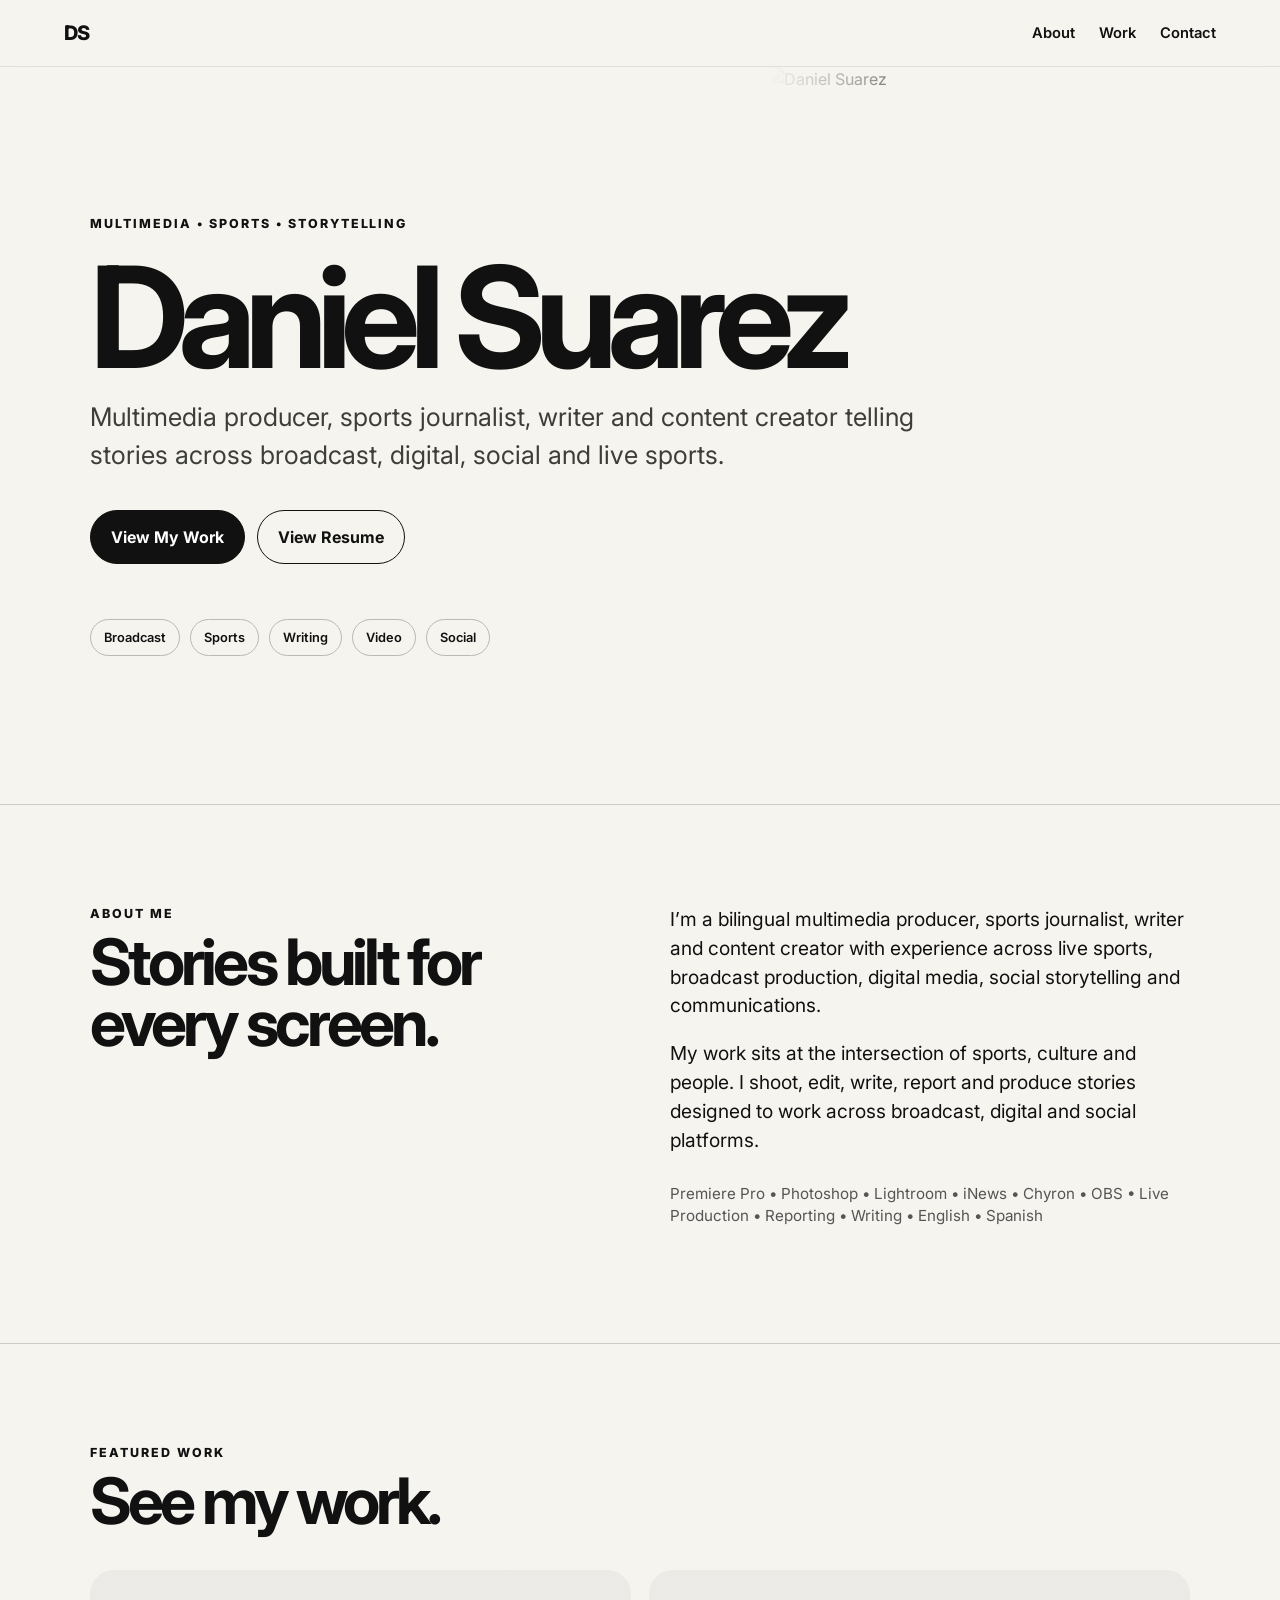
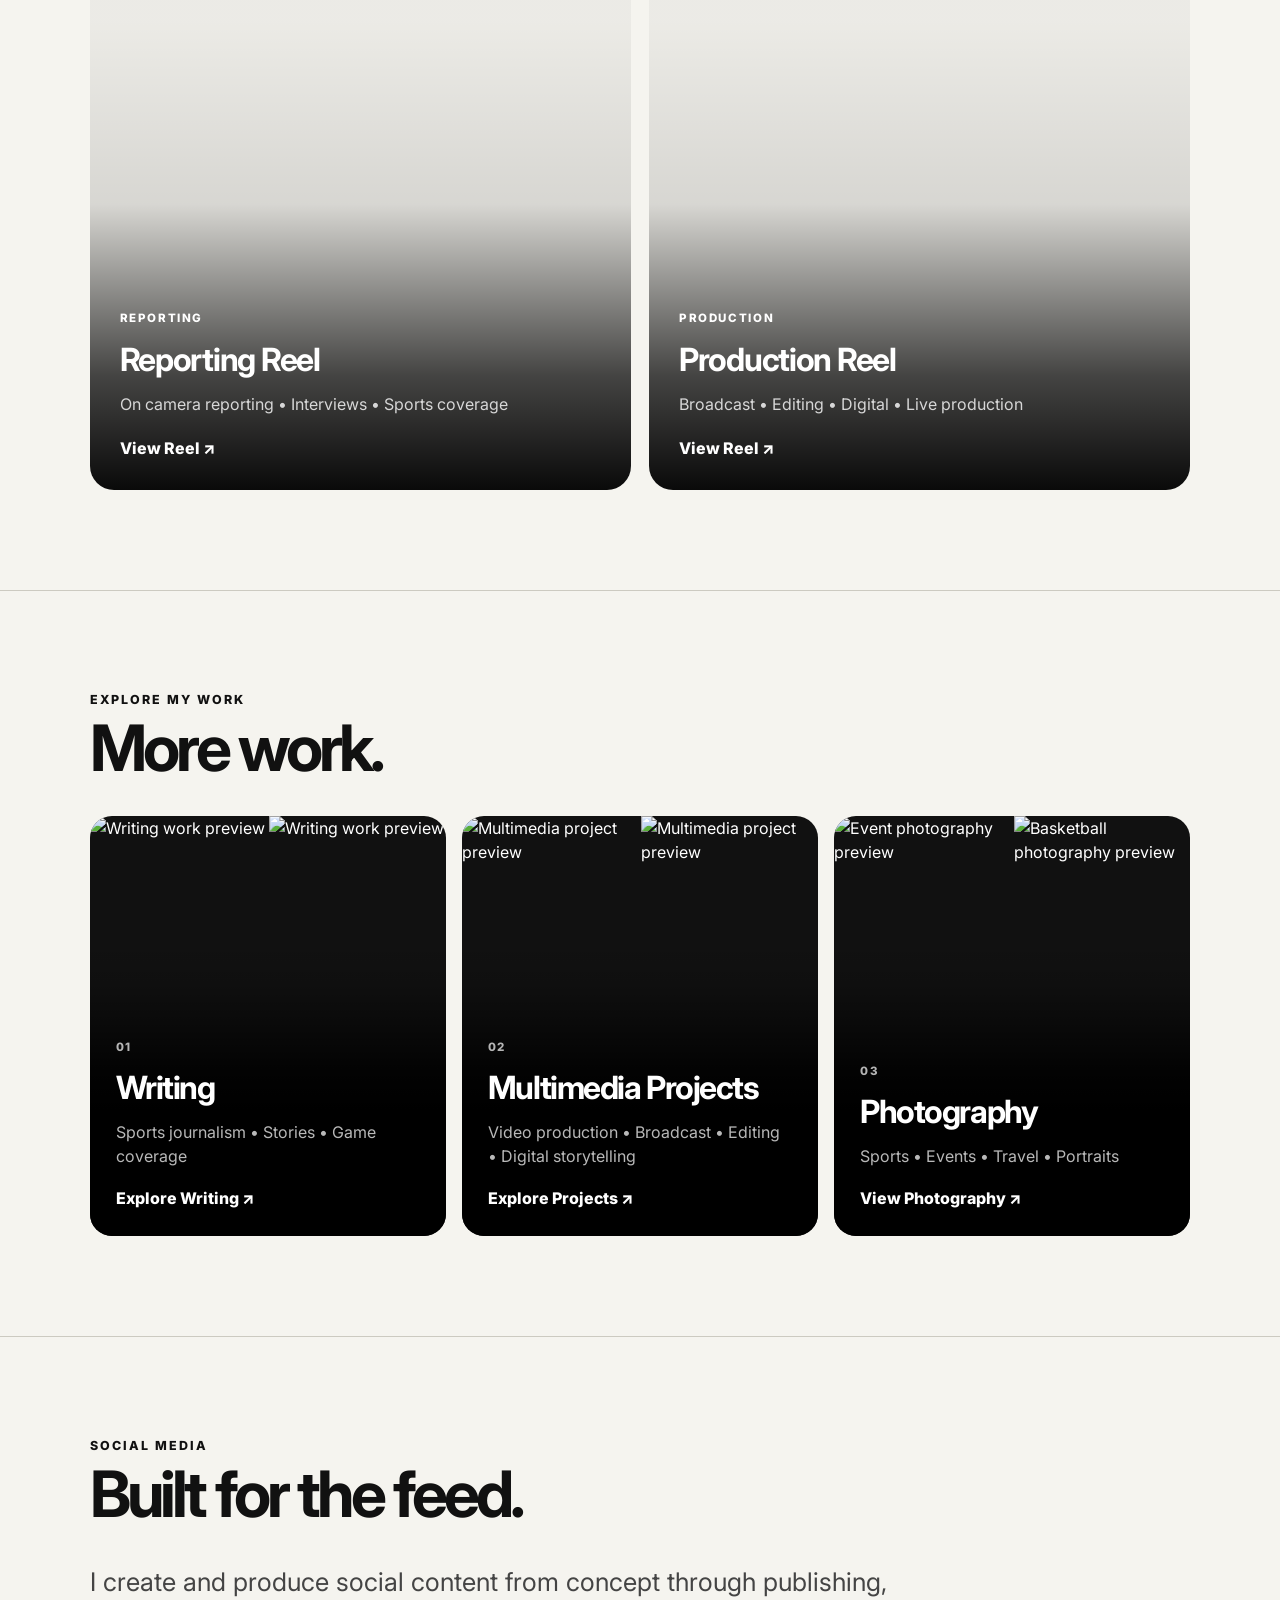
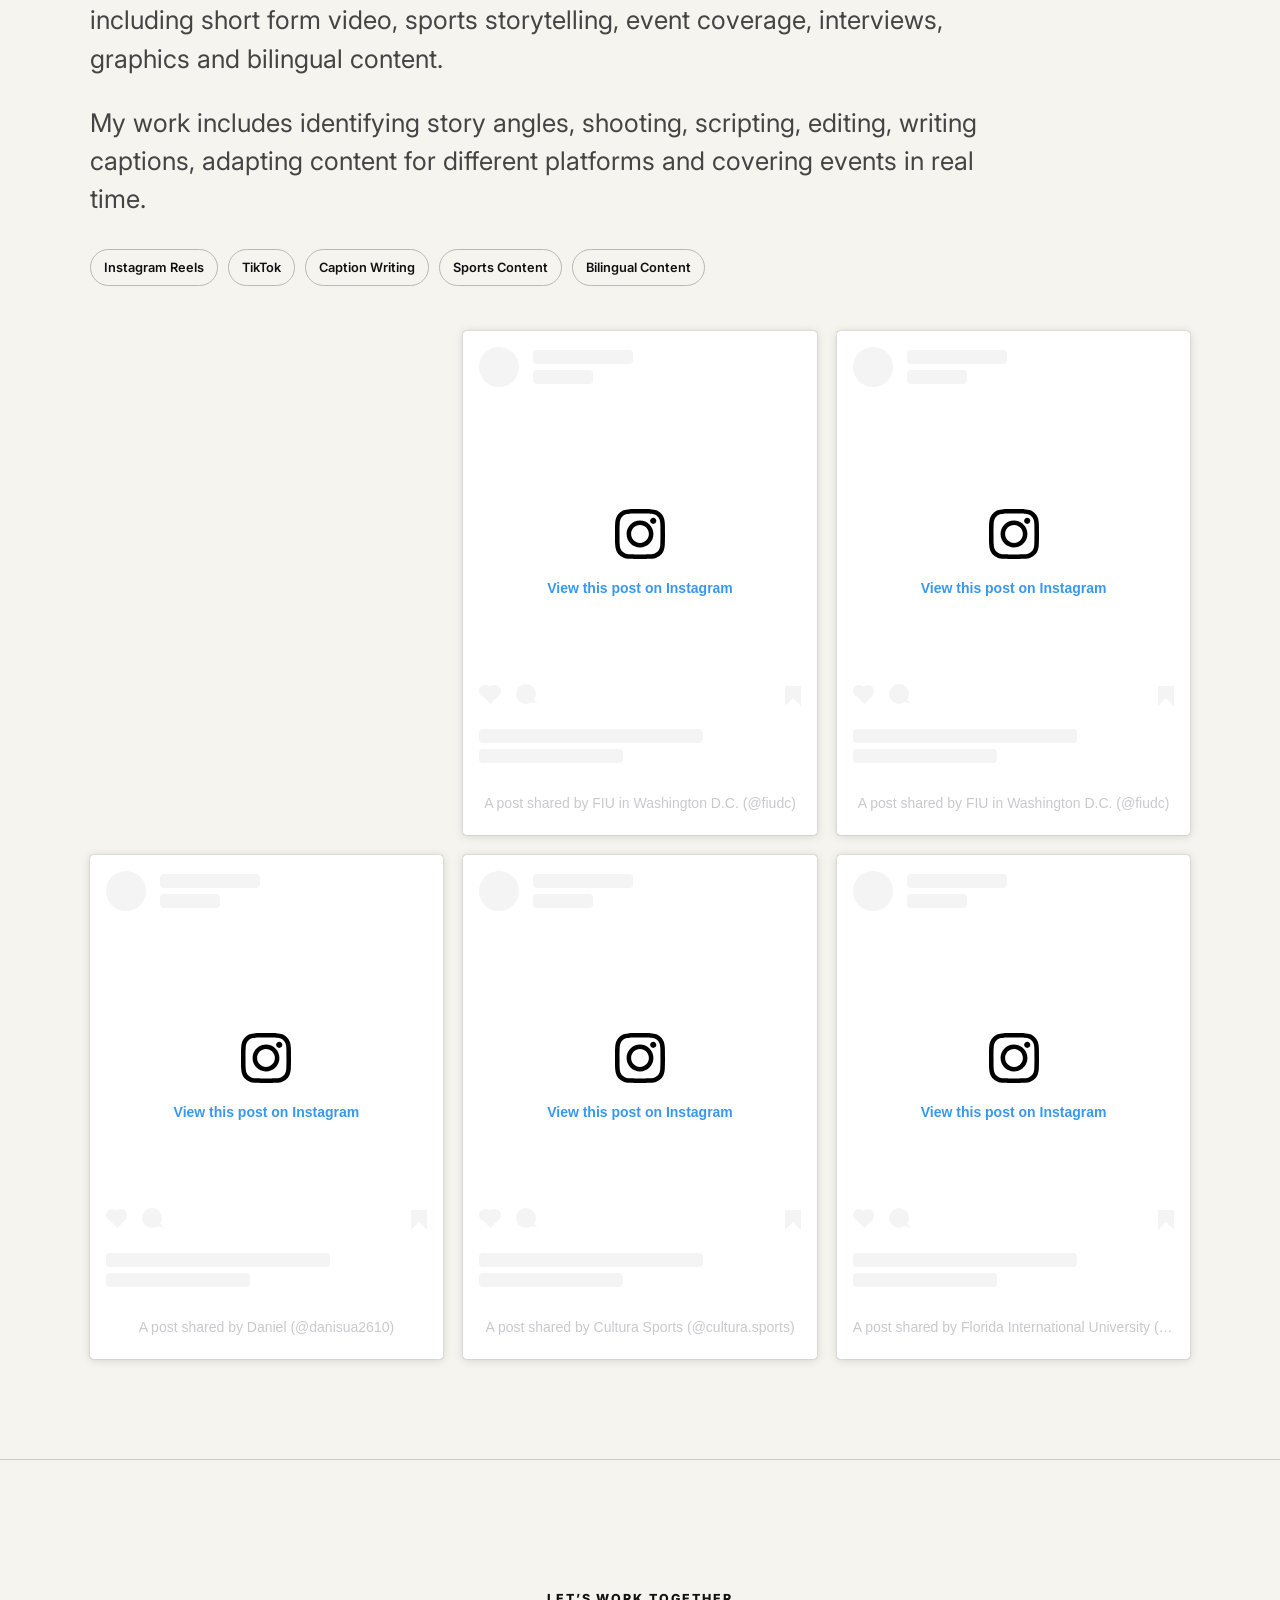
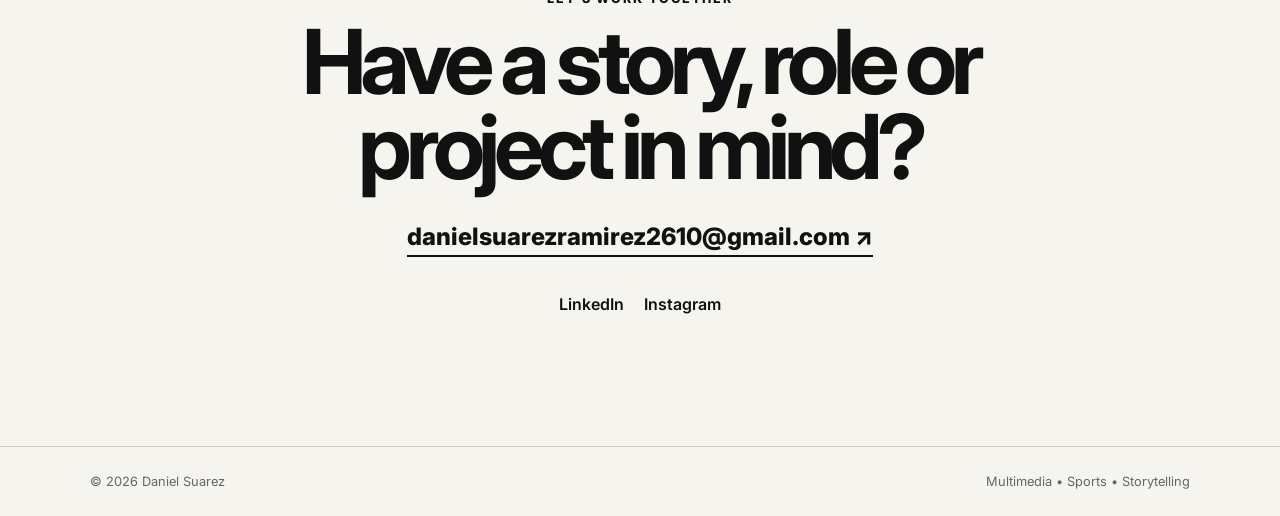
==== index.html @ 42cff35f "Add files via upload" ====
<!DOCTYPE html>
<html lang="en">
<head>
  <meta charset="UTF-8">
  <meta name="viewport" content="width=device-width, initial-scale=1.0">
  <meta name="description" content="Daniel Suarez multimedia producer, sports journalist, writer and content creator portfolio.">
  <title>Daniel Suarez | Multimedia Producer & Sports Journalist</title>
  <link rel="stylesheet" href="style.css">
</head>
<body>
  <header class="site-header">
    <a href="#top" class="logo">DS</a>
    <nav aria-label="Main navigation">
      <a href="#about">About</a>
      <a href="#work">Work</a>
      <a href="#contact">Contact</a>
    </nav>
  </header>
  <main id="top">
    <section class="hero">
      <div class="hero-photo">
  <img src="images/worldCup.jpeg" alt="Daniel Suarez">
</div>
      <div class="eyebrow">MULTIMEDIA • SPORTS • STORYTELLING</div>
      <h1>Daniel Suarez</h1>
      <p class="hero-copy">Multimedia producer, sports journalist, writer and content creator telling stories across broadcast, digital, social and live sports.</p>
      <div class="hero-actions">
        <a class="btn primary" href="#work">View My Work</a>
        <a class="btn" href="resume.html">View Resume</a>
      </div>
      <div class="hero-stats">
        <span>Broadcast</span><span>Sports</span><span>Writing</span><span>Video</span><span>Social</span>
      </div>
    </section>

    <section id="about" class="section about-grid">
      <div class="section-heading">
        <p>ABOUT ME</p>
        <h2>Stories built for every screen.</h2>
      </div>
      <div class="about-copy">
        <p>I’m a bilingual multimedia producer, sports journalist, writer and content creator with experience across live sports, broadcast production, digital media, social storytelling and communications.</p>
        <p>My work sits at the intersection of sports, culture and people. I shoot, edit, write, report and produce stories designed to work across broadcast, digital and social platforms.</p>
        <p class="skills">Premiere Pro • Photoshop • Lightroom • iNews • Chyron • OBS • Live Production • Reporting • Writing • English • Spanish</p>
      </div>
    </section>

    <section id="work" class="section">
      <div class="section-heading">
        <p>FEATURED WORK</p>
        <h2>See my work.</h2>
      </div>
      <div class="reel-feature-grid">
        <a class="reel-feature-card reporting-feature" href="reporting-reel.html">
          <div class="reel-feature-overlay"></div>
          <div class="reel-feature-content">
            <span>REPORTING</span>
            <h3>Reporting Reel</h3>
            <p>On camera reporting • Interviews • Sports coverage</p>
            <div class="feature-link">View Reel ↗</div>
          </div>
        </a>
        <a class="reel-feature-card production-feature" href="production-reel.html">
          <div class="reel-feature-overlay"></div>
          <div class="reel-feature-content">
            <span>PRODUCTION</span>
            <h3>Production Reel</h3>
            <p>Broadcast • Editing • Digital • Live production</p>
            <div class="feature-link">View Reel ↗</div>
          </div>
        </a>
      </div>
    </section>

    <section class="section">

  <div class="section-heading">
    <p>EXPLORE MY WORK</p>
    <h2>More work.</h2>
  </div>


  <div class="portfolio-category-grid">


    <!-- ======================================
         WRITING
         ====================================== -->

    <a
      class="portfolio-category-card"
      href="writing.html"
    >

      <div class="category-images">

        <img
          src="images/PanthersinDC.jpeg"
          alt="Writing work preview"
        >

        <img
          src="images/PRarticle.jpeg"
          alt="Writing work preview"
        >

      </div>


      <div class="category-fade"></div>


      <div class="category-content">

        <span>01</span>

        <h3>Writing</h3>

        <p>
          Sports journalism • Stories • Game coverage 
        </p>

        <div class="category-arrow">
          Explore Writing ↗
        </div>

      </div>

    </a>



    <!-- ======================================
         MULTIMEDIA PROJECTS
         ====================================== -->

    <a
      class="portfolio-category-card"
      href="videos.html"
    >

      <div class="category-images">

        <img
          src="images/prodPreview.jpg"
          alt="Multimedia project preview"
        >

        <img
          src="images/prodPreview4.jpg"
          alt="Multimedia project preview"
        >

      </div>


      <div class="category-fade"></div>


      <div class="category-content">

        <span>02</span>

        <h3>Multimedia Projects</h3>

        <p>
          Video production • Broadcast • Editing •
          Digital storytelling
        </p>

        <div class="category-arrow">
          Explore Projects ↗
        </div>

      </div>

    </a>



    <!-- ======================================
         PHOTOGRAPHY
         ====================================== -->

    <a
      class="portfolio-category-card"
      href="photography.html"
    >

      <div class="category-images">

        <img
          src="images/gradFIU.JPG"
          alt="Event photography preview"
        >

        <img
          src="images/ingramB&W.jpg"
          alt="Basketball photography preview"
        >


      </div>


      <div class="category-fade"></div>


      <div class="category-content">

        <span>03</span>

        <h3>Photography</h3>

        <p>
          Sports • Events • Travel • Portraits
        </p>

        <div class="category-arrow">
          View Photography ↗
        </div>

      </div>

    </a>


  </div>

</section>

    <section class="section" id="social">
      <div class="section-heading">
        <p>SOCIAL MEDIA</p>
        <h2>Built for the feed.</h2>
      </div>
      <div class="social-intro">
        <p>I create and produce social content from concept through publishing, including short form video, sports storytelling, event coverage, interviews, graphics and bilingual content.</p>
        <p>My work includes identifying story angles, shooting, scripting, editing, writing captions, adapting content for different platforms and covering events in real time.</p>
      </div>
      <div class="chips">
        <span>Instagram Reels</span><span>TikTok</span><span>Caption Writing</span><span>Sports Content</span><span>Bilingual Content</span>
      </div>
      <div class="social-embed-grid">
        <blockquote class="instagram-media" data-instgrm-permalink="https://www.instagram.com/reel/DbeV1JcuPPy/" data-instgrm-version="14"></blockquote>
        <blockquote class="instagram-media" data-instgrm-permalink="https://www.instagram.com/reel/DSC-DoXEe9j/?utm_source=ig_embed&amp;utm_campaign=loading" data-instgrm-version="14" style=" background:#FFF; border:0; border-radius:3px; box-shadow:0 0 1px 0 rgba(0,0,0,0.5),0 1px 10px 0 rgba(0,0,0,0.15); margin: 1px; max-width:540px; min-width:326px; padding:0; width:99.375%; width:-webkit-calc(100% - 2px); width:calc(100% - 2px);"><div style="padding:16px;"> <a href="https://www.instagram.com/reel/DSC-DoXEe9j/?utm_source=ig_embed&amp;utm_campaign=loading" style=" background:#FFFFFF; line-height:0; padding:0 0; text-align:center; text-decoration:none; width:100%;" target="_blank"> <div style=" display: flex; flex-direction: row; align-items: center;"> <div style="background-color: #F4F4F4; border-radius: 50%; flex-grow: 0; height: 40px; margin-right: 14px; width: 40px;"></div> <div style="display: flex; flex-direction: column; flex-grow: 1; justify-content: center;"> <div style=" background-color: #F4F4F4; border-radius: 4px; flex-grow: 0; height: 14px; margin-bottom: 6px; width: 100px;"></div> <div style=" background-color: #F4F4F4; border-radius: 4px; flex-grow: 0; height: 14px; width: 60px;"></div></div></div><div style="padding: 19% 0;"></div> <div style="display:block; height:50px; margin:0 auto 12px; width:50px;"><svg width="50px" height="50px" viewBox="0 0 60 60" version="1.1" xmlns="https://www.w3.org/2000/svg" xmlns:xlink="https://www.w3.org/1999/xlink"><g stroke="none" stroke-width="1" fill="none" fill-rule="evenodd"><g transform="translate(-511.000000, -20.000000)" fill="#000000"><g><path d="M556.869,30.41 C554.814,30.41 553.148,32.076 553.148,34.131 C553.148,36.186 554.814,37.852 556.869,37.852 C558.924,37.852 560.59,36.186 560.59,34.131 C560.59,32.076 558.924,30.41 556.869,30.41 M541,60.657 C535.114,60.657 530.342,55.887 530.342,50 C530.342,44.114 535.114,39.342 541,39.342 C546.887,39.342 551.658,44.114 551.658,50 C551.658,55.887 546.887,60.657 541,60.657 M541,33.886 C532.1,33.886 524.886,41.1 524.886,50 C524.886,58.899 532.1,66.113 541,66.113 C549.9,66.113 557.115,58.899 557.115,50 C557.115,41.1 549.9,33.886 541,33.886 M565.378,62.101 C565.244,65.022 564.756,66.606 564.346,67.663 C563.803,69.06 563.154,70.057 562.106,71.106 C561.058,72.155 560.06,72.803 558.662,73.347 C557.607,73.757 556.021,74.244 553.102,74.378 C549.944,74.521 548.997,74.552 541,74.552 C533.003,74.552 532.056,74.521 528.898,74.378 C525.979,74.244 524.393,73.757 523.338,73.347 C521.94,72.803 520.942,72.155 519.894,71.106 C518.846,70.057 518.197,69.06 517.654,67.663 C517.244,66.606 516.755,65.022 516.623,62.101 C516.479,58.943 516.448,57.996 516.448,50 C516.448,42.003 516.479,41.056 516.623,37.899 C516.755,34.978 517.244,33.391 517.654,32.338 C518.197,30.938 518.846,29.942 519.894,28.894 C520.942,27.846 521.94,27.196 523.338,26.654 C524.393,26.244 525.979,25.756 528.898,25.623 C532.057,25.479 533.004,25.448 541,25.448 C548.997,25.448 549.943,25.479 553.102,25.623 C556.021,25.756 557.607,26.244 558.662,26.654 C560.06,27.196 561.058,27.846 562.106,28.894 C563.154,29.942 563.803,30.938 564.346,32.338 C564.756,33.391 565.244,34.978 565.378,37.899 C565.522,41.056 565.552,42.003 565.552,50 C565.552,57.996 565.522,58.943 565.378,62.101 M570.82,37.631 C570.674,34.438 570.167,32.258 569.425,30.349 C568.659,28.377 567.633,26.702 565.965,25.035 C564.297,23.368 562.623,22.342 560.652,21.575 C558.743,20.834 556.562,20.326 553.369,20.18 C550.169,20.033 549.148,20 541,20 C532.853,20 531.831,20.033 528.631,20.18 C525.438,20.326 523.257,20.834 521.349,21.575 C519.376,22.342 517.703,23.368 516.035,25.035 C514.368,26.702 513.342,28.377 512.574,30.349 C511.834,32.258 511.326,34.438 511.181,37.631 C511.035,40.831 511,41.851 511,50 C511,58.147 511.035,59.17 511.181,62.369 C511.326,65.562 511.834,67.743 512.574,69.651 C513.342,71.625 514.368,73.296 516.035,74.965 C517.703,76.634 519.376,77.658 521.349,78.425 C523.257,79.167 525.438,79.673 528.631,79.82 C531.831,79.965 532.853,80.001 541,80.001 C549.148,80.001 550.169,79.965 553.369,79.82 C556.562,79.673 558.743,79.167 560.652,78.425 C562.623,77.658 564.297,76.634 565.965,74.965 C567.633,73.296 568.659,71.625 569.425,69.651 C570.167,67.743 570.674,65.562 570.82,62.369 C570.966,59.17 571,58.147 571,50 C571,41.851 570.966,40.831 570.82,37.631"></path></g></g></g></svg></div><div style="padding-top: 8px;"> <div style=" color:#3897f0; font-family:Arial,sans-serif; font-size:14px; font-style:normal; font-weight:550; line-height:18px;">View this post on Instagram</div></div><div style="padding: 12.5% 0;"></div> <div style="display: flex; flex-direction: row; margin-bottom: 14px; align-items: center;"><div> <div style="background-color: #F4F4F4; border-radius: 50%; height: 12.5px; width: 12.5px; transform: translateX(0px) translateY(7px);"></div> <div style="background-color: #F4F4F4; height: 12.5px; transform: rotate(-45deg) translateX(3px) translateY(1px); width: 12.5px; flex-grow: 0; margin-right: 14px; margin-left: 2px;"></div> <div style="background-color: #F4F4F4; border-radius: 50%; height: 12.5px; width: 12.5px; transform: translateX(9px) translateY(-18px);"></div></div><div style="margin-left: 8px;"> <div style=" background-color: #F4F4F4; border-radius: 50%; flex-grow: 0; height: 20px; width: 20px;"></div> <div style=" width: 0; height: 0; border-top: 2px solid transparent; border-left: 6px solid #f4f4f4; border-bottom: 2px solid transparent; transform: translateX(16px) translateY(-4px) rotate(30deg)"></div></div><div style="margin-left: auto;"> <div style=" width: 0px; border-top: 8px solid #F4F4F4; border-right: 8px solid transparent; transform: translateY(16px);"></div> <div style=" background-color: #F4F4F4; flex-grow: 0; height: 12px; width: 16px; transform: translateY(-4px);"></div> <div style=" width: 0; height: 0; border-top: 8px solid #F4F4F4; border-left: 8px solid transparent; transform: translateY(-4px) translateX(8px);"></div></div></div> <div style="display: flex; flex-direction: column; flex-grow: 1; justify-content: center; margin-bottom: 24px;"> <div style=" background-color: #F4F4F4; border-radius: 4px; flex-grow: 0; height: 14px; margin-bottom: 6px; width: 224px;"></div> <div style=" background-color: #F4F4F4; border-radius: 4px; flex-grow: 0; height: 14px; width: 144px;"></div></div></a><p style=" color:#c9c8cd; font-family:Arial,sans-serif; font-size:14px; line-height:17px; margin-bottom:0; margin-top:8px; overflow:hidden; padding:8px 0 7px; text-align:center; text-overflow:ellipsis; white-space:nowrap;"><a href="https://www.instagram.com/reel/DSC-DoXEe9j/?utm_source=ig_embed&amp;utm_campaign=loading" style=" color:#c9c8cd; font-family:Arial,sans-serif; font-size:14px; font-style:normal; font-weight:normal; line-height:17px; text-decoration:none;" target="_blank">A post shared by FIU in Washington D.C. (@fiudc)</a></p></div></blockquote>
        <script async src="//www.instagram.com/embed.js"></script>
        <blockquote class="instagram-media" data-instgrm-permalink="https://www.instagram.com/reel/DVgYZmkEfG2/?utm_source=ig_embed&amp;utm_campaign=loading" data-instgrm-version="14" style=" background:#FFF; border:0; border-radius:3px; box-shadow:0 0 1px 0 rgba(0,0,0,0.5),0 1px 10px 0 rgba(0,0,0,0.15); margin: 1px; max-width:540px; min-width:326px; padding:0; width:99.375%; width:-webkit-calc(100% - 2px); width:calc(100% - 2px);"><div style="padding:16px;"> <a href="https://www.instagram.com/reel/DVgYZmkEfG2/?utm_source=ig_embed&amp;utm_campaign=loading" style=" background:#FFFFFF; line-height:0; padding:0 0; text-align:center; text-decoration:none; width:100%;" target="_blank"> <div style=" display: flex; flex-direction: row; align-items: center;"> <div style="background-color: #F4F4F4; border-radius: 50%; flex-grow: 0; height: 40px; margin-right: 14px; width: 40px;"></div> <div style="display: flex; flex-direction: column; flex-grow: 1; justify-content: center;"> <div style=" background-color: #F4F4F4; border-radius: 4px; flex-grow: 0; height: 14px; margin-bottom: 6px; width: 100px;"></div> <div style=" background-color: #F4F4F4; border-radius: 4px; flex-grow: 0; height: 14px; width: 60px;"></div></div></div><div style="padding: 19% 0;"></div> <div style="display:block; height:50px; margin:0 auto 12px; width:50px;"><svg width="50px" height="50px" viewBox="0 0 60 60" version="1.1" xmlns="https://www.w3.org/2000/svg" xmlns:xlink="https://www.w3.org/1999/xlink"><g stroke="none" stroke-width="1" fill="none" fill-rule="evenodd"><g transform="translate(-511.000000, -20.000000)" fill="#000000"><g><path d="M556.869,30.41 C554.814,30.41 553.148,32.076 553.148,34.131 C553.148,36.186 554.814,37.852 556.869,37.852 C558.924,37.852 560.59,36.186 560.59,34.131 C560.59,32.076 558.924,30.41 556.869,30.41 M541,60.657 C535.114,60.657 530.342,55.887 530.342,50 C530.342,44.114 535.114,39.342 541,39.342 C546.887,39.342 551.658,44.114 551.658,50 C551.658,55.887 546.887,60.657 541,60.657 M541,33.886 C532.1,33.886 524.886,41.1 524.886,50 C524.886,58.899 532.1,66.113 541,66.113 C549.9,66.113 557.115,58.899 557.115,50 C557.115,41.1 549.9,33.886 541,33.886 M565.378,62.101 C565.244,65.022 564.756,66.606 564.346,67.663 C563.803,69.06 563.154,70.057 562.106,71.106 C561.058,72.155 560.06,72.803 558.662,73.347 C557.607,73.757 556.021,74.244 553.102,74.378 C549.944,74.521 548.997,74.552 541,74.552 C533.003,74.552 532.056,74.521 528.898,74.378 C525.979,74.244 524.393,73.757 523.338,73.347 C521.94,72.803 520.942,72.155 519.894,71.106 C518.846,70.057 518.197,69.06 517.654,67.663 C517.244,66.606 516.755,65.022 516.623,62.101 C516.479,58.943 516.448,57.996 516.448,50 C516.448,42.003 516.479,41.056 516.623,37.899 C516.755,34.978 517.244,33.391 517.654,32.338 C518.197,30.938 518.846,29.942 519.894,28.894 C520.942,27.846 521.94,27.196 523.338,26.654 C524.393,26.244 525.979,25.756 528.898,25.623 C532.057,25.479 533.004,25.448 541,25.448 C548.997,25.448 549.943,25.479 553.102,25.623 C556.021,25.756 557.607,26.244 558.662,26.654 C560.06,27.196 561.058,27.846 562.106,28.894 C563.154,29.942 563.803,30.938 564.346,32.338 C564.756,33.391 565.244,34.978 565.378,37.899 C565.522,41.056 565.552,42.003 565.552,50 C565.552,57.996 565.522,58.943 565.378,62.101 M570.82,37.631 C570.674,34.438 570.167,32.258 569.425,30.349 C568.659,28.377 567.633,26.702 565.965,25.035 C564.297,23.368 562.623,22.342 560.652,21.575 C558.743,20.834 556.562,20.326 553.369,20.18 C550.169,20.033 549.148,20 541,20 C532.853,20 531.831,20.033 528.631,20.18 C525.438,20.326 523.257,20.834 521.349,21.575 C519.376,22.342 517.703,23.368 516.035,25.035 C514.368,26.702 513.342,28.377 512.574,30.349 C511.834,32.258 511.326,34.438 511.181,37.631 C511.035,40.831 511,41.851 511,50 C511,58.147 511.035,59.17 511.181,62.369 C511.326,65.562 511.834,67.743 512.574,69.651 C513.342,71.625 514.368,73.296 516.035,74.965 C517.703,76.634 519.376,77.658 521.349,78.425 C523.257,79.167 525.438,79.673 528.631,79.82 C531.831,79.965 532.853,80.001 541,80.001 C549.148,80.001 550.169,79.965 553.369,79.82 C556.562,79.673 558.743,79.167 560.652,78.425 C562.623,77.658 564.297,76.634 565.965,74.965 C567.633,73.296 568.659,71.625 569.425,69.651 C570.167,67.743 570.674,65.562 570.82,62.369 C570.966,59.17 571,58.147 571,50 C571,41.851 570.966,40.831 570.82,37.631"></path></g></g></g></svg></div><div style="padding-top: 8px;"> <div style=" color:#3897f0; font-family:Arial,sans-serif; font-size:14px; font-style:normal; font-weight:550; line-height:18px;">View this post on Instagram</div></div><div style="padding: 12.5% 0;"></div> <div style="display: flex; flex-direction: row; margin-bottom: 14px; align-items: center;"><div> <div style="background-color: #F4F4F4; border-radius: 50%; height: 12.5px; width: 12.5px; transform: translateX(0px) translateY(7px);"></div> <div style="background-color: #F4F4F4; height: 12.5px; transform: rotate(-45deg) translateX(3px) translateY(1px); width: 12.5px; flex-grow: 0; margin-right: 14px; margin-left: 2px;"></div> <div style="background-color: #F4F4F4; border-radius: 50%; height: 12.5px; width: 12.5px; transform: translateX(9px) translateY(-18px);"></div></div><div style="margin-left: 8px;"> <div style=" background-color: #F4F4F4; border-radius: 50%; flex-grow: 0; height: 20px; width: 20px;"></div> <div style=" width: 0; height: 0; border-top: 2px solid transparent; border-left: 6px solid #f4f4f4; border-bottom: 2px solid transparent; transform: translateX(16px) translateY(-4px) rotate(30deg)"></div></div><div style="margin-left: auto;"> <div style=" width: 0px; border-top: 8px solid #F4F4F4; border-right: 8px solid transparent; transform: translateY(16px);"></div> <div style=" background-color: #F4F4F4; flex-grow: 0; height: 12px; width: 16px; transform: translateY(-4px);"></div> <div style=" width: 0; height: 0; border-top: 8px solid #F4F4F4; border-left: 8px solid transparent; transform: translateY(-4px) translateX(8px);"></div></div></div> <div style="display: flex; flex-direction: column; flex-grow: 1; justify-content: center; margin-bottom: 24px;"> <div style=" background-color: #F4F4F4; border-radius: 4px; flex-grow: 0; height: 14px; margin-bottom: 6px; width: 224px;"></div> <div style=" background-color: #F4F4F4; border-radius: 4px; flex-grow: 0; height: 14px; width: 144px;"></div></div></a><p style=" color:#c9c8cd; font-family:Arial,sans-serif; font-size:14px; line-height:17px; margin-bottom:0; margin-top:8px; overflow:hidden; padding:8px 0 7px; text-align:center; text-overflow:ellipsis; white-space:nowrap;"><a href="https://www.instagram.com/reel/DVgYZmkEfG2/?utm_source=ig_embed&amp;utm_campaign=loading" style=" color:#c9c8cd; font-family:Arial,sans-serif; font-size:14px; font-style:normal; font-weight:normal; line-height:17px; text-decoration:none;" target="_blank">A post shared by FIU in Washington D.C. (@fiudc)</a></p></div></blockquote>
        <script async src="//www.instagram.com/embed.js"></script>
        <blockquote class="instagram-media" data-instgrm-permalink="https://www.instagram.com/reel/DWo8oNUkSpd/?utm_source=ig_embed&amp;utm_campaign=loading" data-instgrm-version="14" style=" background:#FFF; border:0; border-radius:3px; box-shadow:0 0 1px 0 rgba(0,0,0,0.5),0 1px 10px 0 rgba(0,0,0,0.15); margin: 1px; max-width:540px; min-width:326px; padding:0; width:99.375%; width:-webkit-calc(100% - 2px); width:calc(100% - 2px);"><div style="padding:16px;"> <a href="https://www.instagram.com/reel/DWo8oNUkSpd/?utm_source=ig_embed&amp;utm_campaign=loading" style=" background:#FFFFFF; line-height:0; padding:0 0; text-align:center; text-decoration:none; width:100%;" target="_blank"> <div style=" display: flex; flex-direction: row; align-items: center;"> <div style="background-color: #F4F4F4; border-radius: 50%; flex-grow: 0; height: 40px; margin-right: 14px; width: 40px;"></div> <div style="display: flex; flex-direction: column; flex-grow: 1; justify-content: center;"> <div style=" background-color: #F4F4F4; border-radius: 4px; flex-grow: 0; height: 14px; margin-bottom: 6px; width: 100px;"></div> <div style=" background-color: #F4F4F4; border-radius: 4px; flex-grow: 0; height: 14px; width: 60px;"></div></div></div><div style="padding: 19% 0;"></div> <div style="display:block; height:50px; margin:0 auto 12px; width:50px;"><svg width="50px" height="50px" viewBox="0 0 60 60" version="1.1" xmlns="https://www.w3.org/2000/svg" xmlns:xlink="https://www.w3.org/1999/xlink"><g stroke="none" stroke-width="1" fill="none" fill-rule="evenodd"><g transform="translate(-511.000000, -20.000000)" fill="#000000"><g><path d="M556.869,30.41 C554.814,30.41 553.148,32.076 553.148,34.131 C553.148,36.186 554.814,37.852 556.869,37.852 C558.924,37.852 560.59,36.186 560.59,34.131 C560.59,32.076 558.924,30.41 556.869,30.41 M541,60.657 C535.114,60.657 530.342,55.887 530.342,50 C530.342,44.114 535.114,39.342 541,39.342 C546.887,39.342 551.658,44.114 551.658,50 C551.658,55.887 546.887,60.657 541,60.657 M541,33.886 C532.1,33.886 524.886,41.1 524.886,50 C524.886,58.899 532.1,66.113 541,66.113 C549.9,66.113 557.115,58.899 557.115,50 C557.115,41.1 549.9,33.886 541,33.886 M565.378,62.101 C565.244,65.022 564.756,66.606 564.346,67.663 C563.803,69.06 563.154,70.057 562.106,71.106 C561.058,72.155 560.06,72.803 558.662,73.347 C557.607,73.757 556.021,74.244 553.102,74.378 C549.944,74.521 548.997,74.552 541,74.552 C533.003,74.552 532.056,74.521 528.898,74.378 C525.979,74.244 524.393,73.757 523.338,73.347 C521.94,72.803 520.942,72.155 519.894,71.106 C518.846,70.057 518.197,69.06 517.654,67.663 C517.244,66.606 516.755,65.022 516.623,62.101 C516.479,58.943 516.448,57.996 516.448,50 C516.448,42.003 516.479,41.056 516.623,37.899 C516.755,34.978 517.244,33.391 517.654,32.338 C518.197,30.938 518.846,29.942 519.894,28.894 C520.942,27.846 521.94,27.196 523.338,26.654 C524.393,26.244 525.979,25.756 528.898,25.623 C532.057,25.479 533.004,25.448 541,25.448 C548.997,25.448 549.943,25.479 553.102,25.623 C556.021,25.756 557.607,26.244 558.662,26.654 C560.06,27.196 561.058,27.846 562.106,28.894 C563.154,29.942 563.803,30.938 564.346,32.338 C564.756,33.391 565.244,34.978 565.378,37.899 C565.522,41.056 565.552,42.003 565.552,50 C565.552,57.996 565.522,58.943 565.378,62.101 M570.82,37.631 C570.674,34.438 570.167,32.258 569.425,30.349 C568.659,28.377 567.633,26.702 565.965,25.035 C564.297,23.368 562.623,22.342 560.652,21.575 C558.743,20.834 556.562,20.326 553.369,20.18 C550.169,20.033 549.148,20 541,20 C532.853,20 531.831,20.033 528.631,20.18 C525.438,20.326 523.257,20.834 521.349,21.575 C519.376,22.342 517.703,23.368 516.035,25.035 C514.368,26.702 513.342,28.377 512.574,30.349 C511.834,32.258 511.326,34.438 511.181,37.631 C511.035,40.831 511,41.851 511,50 C511,58.147 511.035,59.17 511.181,62.369 C511.326,65.562 511.834,67.743 512.574,69.651 C513.342,71.625 514.368,73.296 516.035,74.965 C517.703,76.634 519.376,77.658 521.349,78.425 C523.257,79.167 525.438,79.673 528.631,79.82 C531.831,79.965 532.853,80.001 541,80.001 C549.148,80.001 550.169,79.965 553.369,79.82 C556.562,79.673 558.743,79.167 560.652,78.425 C562.623,77.658 564.297,76.634 565.965,74.965 C567.633,73.296 568.659,71.625 569.425,69.651 C570.167,67.743 570.674,65.562 570.82,62.369 C570.966,59.17 571,58.147 571,50 C571,41.851 570.966,40.831 570.82,37.631"></path></g></g></g></svg></div><div style="padding-top: 8px;"> <div style=" color:#3897f0; font-family:Arial,sans-serif; font-size:14px; font-style:normal; font-weight:550; line-height:18px;">View this post on Instagram</div></div><div style="padding: 12.5% 0;"></div> <div style="display: flex; flex-direction: row; margin-bottom: 14px; align-items: center;"><div> <div style="background-color: #F4F4F4; border-radius: 50%; height: 12.5px; width: 12.5px; transform: translateX(0px) translateY(7px);"></div> <div style="background-color: #F4F4F4; height: 12.5px; transform: rotate(-45deg) translateX(3px) translateY(1px); width: 12.5px; flex-grow: 0; margin-right: 14px; margin-left: 2px;"></div> <div style="background-color: #F4F4F4; border-radius: 50%; height: 12.5px; width: 12.5px; transform: translateX(9px) translateY(-18px);"></div></div><div style="margin-left: 8px;"> <div style=" background-color: #F4F4F4; border-radius: 50%; flex-grow: 0; height: 20px; width: 20px;"></div> <div style=" width: 0; height: 0; border-top: 2px solid transparent; border-left: 6px solid #f4f4f4; border-bottom: 2px solid transparent; transform: translateX(16px) translateY(-4px) rotate(30deg)"></div></div><div style="margin-left: auto;"> <div style=" width: 0px; border-top: 8px solid #F4F4F4; border-right: 8px solid transparent; transform: translateY(16px);"></div> <div style=" background-color: #F4F4F4; flex-grow: 0; height: 12px; width: 16px; transform: translateY(-4px);"></div> <div style=" width: 0; height: 0; border-top: 8px solid #F4F4F4; border-left: 8px solid transparent; transform: translateY(-4px) translateX(8px);"></div></div></div> <div style="display: flex; flex-direction: column; flex-grow: 1; justify-content: center; margin-bottom: 24px;"> <div style=" background-color: #F4F4F4; border-radius: 4px; flex-grow: 0; height: 14px; margin-bottom: 6px; width: 224px;"></div> <div style=" background-color: #F4F4F4; border-radius: 4px; flex-grow: 0; height: 14px; width: 144px;"></div></div></a><p style=" color:#c9c8cd; font-family:Arial,sans-serif; font-size:14px; line-height:17px; margin-bottom:0; margin-top:8px; overflow:hidden; padding:8px 0 7px; text-align:center; text-overflow:ellipsis; white-space:nowrap;"><a href="https://www.instagram.com/reel/DWo8oNUkSpd/?utm_source=ig_embed&amp;utm_campaign=loading" style=" color:#c9c8cd; font-family:Arial,sans-serif; font-size:14px; font-style:normal; font-weight:normal; line-height:17px; text-decoration:none;" target="_blank">A post shared by Daniel (@danisua2610)</a></p></div></blockquote>
        <script async src="//www.instagram.com/embed.js"></script>
        <blockquote class="instagram-media" data-instgrm-permalink="https://www.instagram.com/reel/DU_Lpg2Da0i/?utm_source=ig_embed&amp;utm_campaign=loading" data-instgrm-version="14" style=" background:#FFF; border:0; border-radius:3px; box-shadow:0 0 1px 0 rgba(0,0,0,0.5),0 1px 10px 0 rgba(0,0,0,0.15); margin: 1px; max-width:540px; min-width:326px; padding:0; width:99.375%; width:-webkit-calc(100% - 2px); width:calc(100% - 2px);"><div style="padding:16px;"> <a href="https://www.instagram.com/reel/DU_Lpg2Da0i/?utm_source=ig_embed&amp;utm_campaign=loading" style=" background:#FFFFFF; line-height:0; padding:0 0; text-align:center; text-decoration:none; width:100%;" target="_blank"> <div style=" display: flex; flex-direction: row; align-items: center;"> <div style="background-color: #F4F4F4; border-radius: 50%; flex-grow: 0; height: 40px; margin-right: 14px; width: 40px;"></div> <div style="display: flex; flex-direction: column; flex-grow: 1; justify-content: center;"> <div style=" background-color: #F4F4F4; border-radius: 4px; flex-grow: 0; height: 14px; margin-bottom: 6px; width: 100px;"></div> <div style=" background-color: #F4F4F4; border-radius: 4px; flex-grow: 0; height: 14px; width: 60px;"></div></div></div><div style="padding: 19% 0;"></div> <div style="display:block; height:50px; margin:0 auto 12px; width:50px;"><svg width="50px" height="50px" viewBox="0 0 60 60" version="1.1" xmlns="https://www.w3.org/2000/svg" xmlns:xlink="https://www.w3.org/1999/xlink"><g stroke="none" stroke-width="1" fill="none" fill-rule="evenodd"><g transform="translate(-511.000000, -20.000000)" fill="#000000"><g><path d="M556.869,30.41 C554.814,30.41 553.148,32.076 553.148,34.131 C553.148,36.186 554.814,37.852 556.869,37.852 C558.924,37.852 560.59,36.186 560.59,34.131 C560.59,32.076 558.924,30.41 556.869,30.41 M541,60.657 C535.114,60.657 530.342,55.887 530.342,50 C530.342,44.114 535.114,39.342 541,39.342 C546.887,39.342 551.658,44.114 551.658,50 C551.658,55.887 546.887,60.657 541,60.657 M541,33.886 C532.1,33.886 524.886,41.1 524.886,50 C524.886,58.899 532.1,66.113 541,66.113 C549.9,66.113 557.115,58.899 557.115,50 C557.115,41.1 549.9,33.886 541,33.886 M565.378,62.101 C565.244,65.022 564.756,66.606 564.346,67.663 C563.803,69.06 563.154,70.057 562.106,71.106 C561.058,72.155 560.06,72.803 558.662,73.347 C557.607,73.757 556.021,74.244 553.102,74.378 C549.944,74.521 548.997,74.552 541,74.552 C533.003,74.552 532.056,74.521 528.898,74.378 C525.979,74.244 524.393,73.757 523.338,73.347 C521.94,72.803 520.942,72.155 519.894,71.106 C518.846,70.057 518.197,69.06 517.654,67.663 C517.244,66.606 516.755,65.022 516.623,62.101 C516.479,58.943 516.448,57.996 516.448,50 C516.448,42.003 516.479,41.056 516.623,37.899 C516.755,34.978 517.244,33.391 517.654,32.338 C518.197,30.938 518.846,29.942 519.894,28.894 C520.942,27.846 521.94,27.196 523.338,26.654 C524.393,26.244 525.979,25.756 528.898,25.623 C532.057,25.479 533.004,25.448 541,25.448 C548.997,25.448 549.943,25.479 553.102,25.623 C556.021,25.756 557.607,26.244 558.662,26.654 C560.06,27.196 561.058,27.846 562.106,28.894 C563.154,29.942 563.803,30.938 564.346,32.338 C564.756,33.391 565.244,34.978 565.378,37.899 C565.522,41.056 565.552,42.003 565.552,50 C565.552,57.996 565.522,58.943 565.378,62.101 M570.82,37.631 C570.674,34.438 570.167,32.258 569.425,30.349 C568.659,28.377 567.633,26.702 565.965,25.035 C564.297,23.368 562.623,22.342 560.652,21.575 C558.743,20.834 556.562,20.326 553.369,20.18 C550.169,20.033 549.148,20 541,20 C532.853,20 531.831,20.033 528.631,20.18 C525.438,20.326 523.257,20.834 521.349,21.575 C519.376,22.342 517.703,23.368 516.035,25.035 C514.368,26.702 513.342,28.377 512.574,30.349 C511.834,32.258 511.326,34.438 511.181,37.631 C511.035,40.831 511,41.851 511,50 C511,58.147 511.035,59.17 511.181,62.369 C511.326,65.562 511.834,67.743 512.574,69.651 C513.342,71.625 514.368,73.296 516.035,74.965 C517.703,76.634 519.376,77.658 521.349,78.425 C523.257,79.167 525.438,79.673 528.631,79.82 C531.831,79.965 532.853,80.001 541,80.001 C549.148,80.001 550.169,79.965 553.369,79.82 C556.562,79.673 558.743,79.167 560.652,78.425 C562.623,77.658 564.297,76.634 565.965,74.965 C567.633,73.296 568.659,71.625 569.425,69.651 C570.167,67.743 570.674,65.562 570.82,62.369 C570.966,59.17 571,58.147 571,50 C571,41.851 570.966,40.831 570.82,37.631"></path></g></g></g></svg></div><div style="padding-top: 8px;"> <div style=" color:#3897f0; font-family:Arial,sans-serif; font-size:14px; font-style:normal; font-weight:550; line-height:18px;">View this post on Instagram</div></div><div style="padding: 12.5% 0;"></div> <div style="display: flex; flex-direction: row; margin-bottom: 14px; align-items: center;"><div> <div style="background-color: #F4F4F4; border-radius: 50%; height: 12.5px; width: 12.5px; transform: translateX(0px) translateY(7px);"></div> <div style="background-color: #F4F4F4; height: 12.5px; transform: rotate(-45deg) translateX(3px) translateY(1px); width: 12.5px; flex-grow: 0; margin-right: 14px; margin-left: 2px;"></div> <div style="background-color: #F4F4F4; border-radius: 50%; height: 12.5px; width: 12.5px; transform: translateX(9px) translateY(-18px);"></div></div><div style="margin-left: 8px;"> <div style=" background-color: #F4F4F4; border-radius: 50%; flex-grow: 0; height: 20px; width: 20px;"></div> <div style=" width: 0; height: 0; border-top: 2px solid transparent; border-left: 6px solid #f4f4f4; border-bottom: 2px solid transparent; transform: translateX(16px) translateY(-4px) rotate(30deg)"></div></div><div style="margin-left: auto;"> <div style=" width: 0px; border-top: 8px solid #F4F4F4; border-right: 8px solid transparent; transform: translateY(16px);"></div> <div style=" background-color: #F4F4F4; flex-grow: 0; height: 12px; width: 16px; transform: translateY(-4px);"></div> <div style=" width: 0; height: 0; border-top: 8px solid #F4F4F4; border-left: 8px solid transparent; transform: translateY(-4px) translateX(8px);"></div></div></div> <div style="display: flex; flex-direction: column; flex-grow: 1; justify-content: center; margin-bottom: 24px;"> <div style=" background-color: #F4F4F4; border-radius: 4px; flex-grow: 0; height: 14px; margin-bottom: 6px; width: 224px;"></div> <div style=" background-color: #F4F4F4; border-radius: 4px; flex-grow: 0; height: 14px; width: 144px;"></div></div></a><p style=" color:#c9c8cd; font-family:Arial,sans-serif; font-size:14px; line-height:17px; margin-bottom:0; margin-top:8px; overflow:hidden; padding:8px 0 7px; text-align:center; text-overflow:ellipsis; white-space:nowrap;"><a href="https://www.instagram.com/reel/DU_Lpg2Da0i/?utm_source=ig_embed&amp;utm_campaign=loading" style=" color:#c9c8cd; font-family:Arial,sans-serif; font-size:14px; font-style:normal; font-weight:normal; line-height:17px; text-decoration:none;" target="_blank">A post shared by Cultura Sports (@cultura.sports)</a></p></div></blockquote>
        <script async src="//www.instagram.com/embed.js"></script>
        <blockquote class="instagram-media" data-instgrm-permalink="https://www.instagram.com/reel/DTk2Zshj0gD/?utm_source=ig_embed&amp;utm_campaign=loading" data-instgrm-version="14" style=" background:#FFF; border:0; border-radius:3px; box-shadow:0 0 1px 0 rgba(0,0,0,0.5),0 1px 10px 0 rgba(0,0,0,0.15); margin: 1px; max-width:540px; min-width:326px; padding:0; width:99.375%; width:-webkit-calc(100% - 2px); width:calc(100% - 2px);"><div style="padding:16px;"> <a href="https://www.instagram.com/reel/DTk2Zshj0gD/?utm_source=ig_embed&amp;utm_campaign=loading" style=" background:#FFFFFF; line-height:0; padding:0 0; text-align:center; text-decoration:none; width:100%;" target="_blank"> <div style=" display: flex; flex-direction: row; align-items: center;"> <div style="background-color: #F4F4F4; border-radius: 50%; flex-grow: 0; height: 40px; margin-right: 14px; width: 40px;"></div> <div style="display: flex; flex-direction: column; flex-grow: 1; justify-content: center;"> <div style=" background-color: #F4F4F4; border-radius: 4px; flex-grow: 0; height: 14px; margin-bottom: 6px; width: 100px;"></div> <div style=" background-color: #F4F4F4; border-radius: 4px; flex-grow: 0; height: 14px; width: 60px;"></div></div></div><div style="padding: 19% 0;"></div> <div style="display:block; height:50px; margin:0 auto 12px; width:50px;"><svg width="50px" height="50px" viewBox="0 0 60 60" version="1.1" xmlns="https://www.w3.org/2000/svg" xmlns:xlink="https://www.w3.org/1999/xlink"><g stroke="none" stroke-width="1" fill="none" fill-rule="evenodd"><g transform="translate(-511.000000, -20.000000)" fill="#000000"><g><path d="M556.869,30.41 C554.814,30.41 553.148,32.076 553.148,34.131 C553.148,36.186 554.814,37.852 556.869,37.852 C558.924,37.852 560.59,36.186 560.59,34.131 C560.59,32.076 558.924,30.41 556.869,30.41 M541,60.657 C535.114,60.657 530.342,55.887 530.342,50 C530.342,44.114 535.114,39.342 541,39.342 C546.887,39.342 551.658,44.114 551.658,50 C551.658,55.887 546.887,60.657 541,60.657 M541,33.886 C532.1,33.886 524.886,41.1 524.886,50 C524.886,58.899 532.1,66.113 541,66.113 C549.9,66.113 557.115,58.899 557.115,50 C557.115,41.1 549.9,33.886 541,33.886 M565.378,62.101 C565.244,65.022 564.756,66.606 564.346,67.663 C563.803,69.06 563.154,70.057 562.106,71.106 C561.058,72.155 560.06,72.803 558.662,73.347 C557.607,73.757 556.021,74.244 553.102,74.378 C549.944,74.521 548.997,74.552 541,74.552 C533.003,74.552 532.056,74.521 528.898,74.378 C525.979,74.244 524.393,73.757 523.338,73.347 C521.94,72.803 520.942,72.155 519.894,71.106 C518.846,70.057 518.197,69.06 517.654,67.663 C517.244,66.606 516.755,65.022 516.623,62.101 C516.479,58.943 516.448,57.996 516.448,50 C516.448,42.003 516.479,41.056 516.623,37.899 C516.755,34.978 517.244,33.391 517.654,32.338 C518.197,30.938 518.846,29.942 519.894,28.894 C520.942,27.846 521.94,27.196 523.338,26.654 C524.393,26.244 525.979,25.756 528.898,25.623 C532.057,25.479 533.004,25.448 541,25.448 C548.997,25.448 549.943,25.479 553.102,25.623 C556.021,25.756 557.607,26.244 558.662,26.654 C560.06,27.196 561.058,27.846 562.106,28.894 C563.154,29.942 563.803,30.938 564.346,32.338 C564.756,33.391 565.244,34.978 565.378,37.899 C565.522,41.056 565.552,42.003 565.552,50 C565.552,57.996 565.522,58.943 565.378,62.101 M570.82,37.631 C570.674,34.438 570.167,32.258 569.425,30.349 C568.659,28.377 567.633,26.702 565.965,25.035 C564.297,23.368 562.623,22.342 560.652,21.575 C558.743,20.834 556.562,20.326 553.369,20.18 C550.169,20.033 549.148,20 541,20 C532.853,20 531.831,20.033 528.631,20.18 C525.438,20.326 523.257,20.834 521.349,21.575 C519.376,22.342 517.703,23.368 516.035,25.035 C514.368,26.702 513.342,28.377 512.574,30.349 C511.834,32.258 511.326,34.438 511.181,37.631 C511.035,40.831 511,41.851 511,50 C511,58.147 511.035,59.17 511.181,62.369 C511.326,65.562 511.834,67.743 512.574,69.651 C513.342,71.625 514.368,73.296 516.035,74.965 C517.703,76.634 519.376,77.658 521.349,78.425 C523.257,79.167 525.438,79.673 528.631,79.82 C531.831,79.965 532.853,80.001 541,80.001 C549.148,80.001 550.169,79.965 553.369,79.82 C556.562,79.673 558.743,79.167 560.652,78.425 C562.623,77.658 564.297,76.634 565.965,74.965 C567.633,73.296 568.659,71.625 569.425,69.651 C570.167,67.743 570.674,65.562 570.82,62.369 C570.966,59.17 571,58.147 571,50 C571,41.851 570.966,40.831 570.82,37.631"></path></g></g></g></svg></div><div style="padding-top: 8px;"> <div style=" color:#3897f0; font-family:Arial,sans-serif; font-size:14px; font-style:normal; font-weight:550; line-height:18px;">View this post on Instagram</div></div><div style="padding: 12.5% 0;"></div> <div style="display: flex; flex-direction: row; margin-bottom: 14px; align-items: center;"><div> <div style="background-color: #F4F4F4; border-radius: 50%; height: 12.5px; width: 12.5px; transform: translateX(0px) translateY(7px);"></div> <div style="background-color: #F4F4F4; height: 12.5px; transform: rotate(-45deg) translateX(3px) translateY(1px); width: 12.5px; flex-grow: 0; margin-right: 14px; margin-left: 2px;"></div> <div style="background-color: #F4F4F4; border-radius: 50%; height: 12.5px; width: 12.5px; transform: translateX(9px) translateY(-18px);"></div></div><div style="margin-left: 8px;"> <div style=" background-color: #F4F4F4; border-radius: 50%; flex-grow: 0; height: 20px; width: 20px;"></div> <div style=" width: 0; height: 0; border-top: 2px solid transparent; border-left: 6px solid #f4f4f4; border-bottom: 2px solid transparent; transform: translateX(16px) translateY(-4px) rotate(30deg)"></div></div><div style="margin-left: auto;"> <div style=" width: 0px; border-top: 8px solid #F4F4F4; border-right: 8px solid transparent; transform: translateY(16px);"></div> <div style=" background-color: #F4F4F4; flex-grow: 0; height: 12px; width: 16px; transform: translateY(-4px);"></div> <div style=" width: 0; height: 0; border-top: 8px solid #F4F4F4; border-left: 8px solid transparent; transform: translateY(-4px) translateX(8px);"></div></div></div> <div style="display: flex; flex-direction: column; flex-grow: 1; justify-content: center; margin-bottom: 24px;"> <div style=" background-color: #F4F4F4; border-radius: 4px; flex-grow: 0; height: 14px; margin-bottom: 6px; width: 224px;"></div> <div style=" background-color: #F4F4F4; border-radius: 4px; flex-grow: 0; height: 14px; width: 144px;"></div></div></a><p style=" color:#c9c8cd; font-family:Arial,sans-serif; font-size:14px; line-height:17px; margin-bottom:0; margin-top:8px; overflow:hidden; padding:8px 0 7px; text-align:center; text-overflow:ellipsis; white-space:nowrap;"><a href="https://www.instagram.com/reel/DTk2Zshj0gD/?utm_source=ig_embed&amp;utm_campaign=loading" style=" color:#c9c8cd; font-family:Arial,sans-serif; font-size:14px; font-style:normal; font-weight:normal; line-height:17px; text-decoration:none;" target="_blank">A post shared by Florida International University (@fiuinstagram)</a></p></div></blockquote>
        <script async src="//www.instagram.com/embed.js"></script>
      </div>
    </section>

    <section id="contact" class="section contact">
      <p>LET’S WORK TOGETHER</p>
      <h2>Have a story, role or project in mind?</h2>
      <a class="contact-link" href="mailto:danielsuarezramirez2610@gmail.com">danielsuarezramirez2610@gmail.com ↗</a>
      <div class="contact-socials">
        <a href="https://www.linkedin.com/in/danisua2610/" target="_blank" rel="noopener">LinkedIn</a>
        <a href="https://www.instagram.com/danisua2610/" target="_blank" rel="noopener">Instagram</a>
      </div>
    </section>
  </main>
  <footer><span>© <span id="year"></span> Daniel Suarez</span><span>Multimedia • Sports • Storytelling</span></footer>
  <script async src="https://www.instagram.com/embed.js"></script>
  <script src="script.js"></script>
</body>
</html>
---- style.css ----
@import url('https://fonts.googleapis.com/css2?family=Inter:wght@400;500;600;700;800&display=swap');


/* =========================================================
   1. GLOBAL
   ========================================================= */

* {
  box-sizing: border-box;
}

html {
  scroll-behavior: smooth;
}

body {
  margin: 0;
  font-family: 'Inter', sans-serif;
  background: #f5f4ef;
  color: #111;
  line-height: 1.5;
}

img {
  display: block;
  max-width: 100%;
}

a {
  color: inherit;
  text-decoration: none;
}

button {
  font: inherit;
}


/* =========================================================
   2. HEADER / NAVIGATION
   ========================================================= */

.site-header {
  position: sticky;
  top: 0;
  z-index: 50;

  display: flex;
  justify-content: space-between;
  align-items: center;

  padding: 18px 5vw;

  background: rgba(245, 244, 239, 0.92);
  backdrop-filter: blur(12px);

  border-bottom: 1px solid rgba(0, 0, 0, 0.08);
}

.logo {
  font-size: 1.25rem;
  font-weight: 800;
  letter-spacing: -0.06em;
}

.site-header nav {
  display: flex;
  gap: 24px;

  font-size: 0.92rem;
  font-weight: 600;
}

.site-header nav a:hover {
  opacity: 0.6;
}


/* =========================================================
   3. GENERAL SECTIONS
   ========================================================= */

.section {
  padding: 100px 7vw;
  border-bottom: 1px solid #cccac1;
}

.section-heading {
  margin-bottom: 38px;
}

.section-heading p,
.eyebrow,
.contact > p {
  margin: 0 0 8px;

  font-size: 0.78rem;
  font-weight: 800;
  letter-spacing: 0.16em;
}

.section-heading h1,
.section-heading h2 {
  margin: 0;

  font-size: clamp(2.5rem, 5vw, 5.5rem);
  line-height: 0.95;
  letter-spacing: -0.06em;
}


/* =========================================================
   4. HERO
   ========================================================= */

.hero {
  position: relative;
  overflow: hidden;

  min-height: 82vh;

  display: flex;
  flex-direction: column;
  justify-content: center;

  padding: 80px 7vw;

  border-bottom: 1px solid #cccac1;
}

.hero h1 {
  margin: 14px 0 18px;

  font-size: clamp(4.2rem, 11vw, 9.5rem);
  line-height: 0.88;
  letter-spacing: -0.075em;
}

.hero-copy {
  max-width: 850px;
  margin: 0;

  font-size: clamp(1.3rem, 2vw, 2rem);
  color: #3d3d3a;
}

.hero-actions {
  display: flex;
  flex-wrap: wrap;
  gap: 12px;

  margin-top: 35px;
}

.btn {
  padding: 14px 20px;

  border: 1px solid #111;
  border-radius: 999px;

  font-weight: 700;

  transition: transform 0.2s ease;
}

.btn:hover {
  transform: translateY(-2px);
}

.btn.primary {
  background: #111;
  color: #fff;
}

.hero-stats {
  display: flex;
  flex-wrap: wrap;
  gap: 10px;

  margin-top: 55px;
}

.hero-stats span,
.chips span {
  padding: 8px 13px;

  border: 1px solid #bbb9b0;
  border-radius: 999px;

  font-size: 0.8rem;
  font-weight: 600;
}

/* =========================================================
   HERO PHOTO
   ========================================================= */

.hero-photo {
  position: absolute;

  top: 0;
  right: 0;
  bottom: 0;

  width: 40%;

  z-index: 0;

  pointer-events: none;
}

.hero-photo img {
  width: 100%;
  height: 100%;

  object-fit: cover;
  object-position: center center;

  /*
    This fades the photo toward the LEFT
    and also slightly toward the BOTTOM.
  */

  -webkit-mask-image:
    linear-gradient(
      to left,
      rgba(0, 0, 0, 1) 50%,
      rgba(0, 0, 0, 0.85) 65%,
      rgba(0, 0, 0, 0.35) 82%,
      rgba(0, 0, 0, 0) 100%
    );

  mask-image:
    linear-gradient(
      to left,
      rgba(0, 0, 0, 1) 50%,
      rgba(0, 0, 0, 0.85) 65%,
      rgba(0, 0, 0, 0.35) 82%,
      rgba(0, 0, 0, 0) 100%
    );
}
.hero > *:not(.hero-photo) {
  position: relative;
  z-index: 2;
}
.hero-photo::after {
  content: "";

  position: absolute;
  inset: 0;

  background: linear-gradient(
    to bottom,
    rgba(245, 244, 239, 0) 60%,
    rgba(245, 244, 239, 0.35) 78%,
    rgba(245, 244, 239, 1) 100%
  );
}
.hero-photo img {
  filter: grayscale(100%);
}

/* =========================================================
   5. ABOUT
   ========================================================= */

.about-grid {
  display: grid;
  grid-template-columns: 1fr 1fr;
  gap: 60px;
}

.about-copy {
  font-size: 1.2rem;
}

.about-copy p:first-child {
  margin-top: 0;
}

.skills {
  margin-top: 28px;

  font-size: 0.95rem;
  color: #555;
}


/* =========================================================
   6. FEATURED REELS
   ========================================================= */

.reel-feature-grid {
  display: grid;
  grid-template-columns: repeat(2, 1fr);
  gap: 18px;
}

.reel-feature-card {
  position: relative;

  min-height: 520px;

  overflow: hidden;

  border-radius: 24px;

  background-size: cover;
  background-position: center;

  color: #fff;

  transition: transform 0.25s ease;
}

.reel-feature-card:hover {
  transform: translateY(-6px);
}


/* Reporting Reel Image */

.reporting-feature {
  background-image: url("images/reportPreview12.jpg");
}


/* Production Reel Image */

.production-feature {
  background-image: url("images/prodPreview2.jpg");
}


/* Dark fade over reel images */

.reel-feature-overlay {
  position: absolute;
  inset: 0;

  background: linear-gradient(
    to bottom,
    rgba(0, 0, 0, 0.04) 10%,
    rgba(0, 0, 0, 0.12) 45%,
    rgba(0, 0, 0, 0.72) 78%,
    rgba(0, 0, 0, 0.96) 100%
  );
}

.reel-feature-content {
  position: absolute;

  left: 30px;
  right: 30px;
  bottom: 30px;

  z-index: 2;
}

.reel-feature-content span {
  font-size: 0.72rem;
  font-weight: 800;
  letter-spacing: 0.14em;
}

.reel-feature-content h3 {
  margin: 8px 0;

  font-size: 2rem;
  letter-spacing: -0.04em;
}

.reel-feature-content p {
  margin: 0;
  color: #d7d7d7;
}

.feature-link {
  margin-top: 20px;
  font-weight: 800;
}


/* =========================================================
   7. MORE WORK CATEGORY CARDS
   ========================================================= */

.portfolio-category-grid {
  display: grid;
  grid-template-columns: repeat(3, 1fr);
  gap: 16px;
}


/* Individual Card */

.portfolio-category-card {
  position: relative;

  min-height: 420px;

  overflow: hidden;

  border-radius: 22px;

  background: #111;
  color: white;

  transition: transform 0.25s ease;
}

.portfolio-category-card:hover {
  transform: translateY(-6px);
}


/* =========================================================
   TWO PHOTO PREVIEW
   ========================================================= */

.category-images {
  position: absolute;

  top: 0;
  left: 0;
  right: 0;

  height: 62%;

  display: grid;
  grid-template-columns: 1fr 1fr;

  gap: 3px;
}

.category-images img {
  width: 100%;
  height: 100%;

  object-fit: cover;
}

/* =========================================================
   BLACK FADE OVER IMAGES
   ========================================================= */

.category-fade {
  position: absolute;
  inset: 0;

  z-index: 1;

  background: linear-gradient(
    to bottom,

    rgba(0, 0, 0, 0.00) 0%,
    rgba(0, 0, 0, 0.00) 30%,
    rgba(0, 0, 0, 0.12) 40%,
    rgba(0, 0, 0, 0.45) 50%,
    rgba(0, 0, 0, 0.82) 60%,
    rgba(0, 0, 0, 1) 70%
  );
}


/* =========================================================
   TEXT INSIDE CARD
   ========================================================= */

.category-content {
  position: absolute;

  left: 26px;
  right: 26px;
  bottom: 26px;

  z-index: 2;
}

.category-content > span {
  font-size: 0.72rem;
  font-weight: 800;

  letter-spacing: 0.12em;

  color: rgba(255, 255, 255, 0.7);
}

.category-content h3 {
  margin: 7px 0 8px;

  font-size: 2rem;

  letter-spacing: -0.045em;
}

.category-content p {
  max-width: 300px;

  margin: 0;

  color: rgba(255, 255, 255, 0.72);
}

.category-arrow {
  margin-top: 18px;

  font-weight: 800;

  color: white;
}

/* =========================================================
   8. SOCIAL MEDIA
   ========================================================= */

.social-intro {
  max-width: 900px;
  margin-bottom: 30px;
}

.social-intro p {
  font-size: clamp(1.2rem, 2vw, 1.8rem);
  color: #444;
}

.chips {
  display: flex;
  flex-wrap: wrap;
  gap: 10px;
}

.social-embed-grid {
  display: grid;
  grid-template-columns: repeat(3, minmax(0, 1fr));
  gap: 20px;

  align-items: start;

  margin-top: 45px;
}


/* Fix Instagram embeds inside grid */

.social-embed-grid .instagram-media {
  min-width: 0 !important;
  width: 100% !important;
  margin: 0 !important;
}


/* =========================================================
   9. CONTACT
   ========================================================= */

.contact {
  text-align: center;

  padding-top: 130px;
  padding-bottom: 130px;
}

.contact h2 {
  max-width: 900px;

  margin: 10px auto 30px;

  font-size: clamp(3rem, 7vw, 7rem);
  line-height: 0.95;
  letter-spacing: -0.07em;
}

.contact-link {
  display: inline-block;

  font-size: clamp(1.1rem, 2vw, 1.5rem);
  font-weight: 800;

  border-bottom: 2px solid #111;
}

.contact-socials {
  display: flex;
  justify-content: center;
  gap: 20px;

  margin-top: 35px;

  font-weight: 600;
}


/* =========================================================
   10. INNER PAGE INTRO
   ========================================================= */

.project-page-intro {
  max-width: 820px;
  margin-bottom: 35px;
}

.project-page-intro p {
  margin: 0;

  font-size: clamp(1.15rem, 2vw, 1.6rem);
  color: #444;
}


/* =========================================================
   11. MULTIMEDIA / VIDEO PAGE
   ========================================================= */

.video-project-grid {
  display: grid;
  grid-template-columns: repeat(2, 1fr);

  gap: 38px 28px;
}

.video-card h3 {
  margin: 16px 0 6px;

  font-size: 1.5rem;
  letter-spacing: -0.03em;
}

.video-card p {
  margin: 0;
  color: #666;
}

.video-wrapper {
  width: 100%;

  aspect-ratio: 16 / 9;

  overflow: hidden;

  border-radius: 16px;

  background: #111;
}

.video-wrapper iframe {
  width: 100%;
  height: 100%;

  border: 0;
}


/* =========================================================
   12. PHOTOGRAPHY PAGE
   ========================================================= */

.photo-gallery {
  display: grid;
  grid-template-columns: repeat(3, 1fr);

  gap: 10px;
}

.photo-gallery img {
  width: 100%;

  aspect-ratio: 1 / 1;
  object-fit: cover;

  border-radius: 10px;

  cursor: zoom-in;

  transition: transform 0.2s ease;
}

.photo-gallery img:hover {
  transform: scale(1.015);
}


/* Photography Lightbox */

.lightbox {
  position: fixed;
  inset: 0;

  z-index: 100;

  display: none;
  align-items: center;
  justify-content: center;

  padding: 40px;

  background: rgba(0, 0, 0, 0.93);
}

.lightbox.is-open {
  display: flex;
}

.lightbox img {
  max-width: 95vw;
  max-height: 90vh;

  object-fit: contain;
}

.lightbox-close {
  position: absolute;

  top: 18px;
  right: 26px;

  border: 0;

  background: transparent;
  color: #fff;

  font-size: 2.5rem;

  cursor: pointer;
}


/* =========================================================
   13. WRITING PAGE
   ========================================================= */

.writing-grid {
  display: grid;
  gap: 18px;
}

.writing-card {
  display: grid;
  grid-template-columns: minmax(220px, 0.7fr) 1.3fr;
  gap: 26px;

  align-items: center;

  padding: 24px;

  border-radius: 22px;

  background: #fff;
}

.writing-card img {
  width: 100%;

  aspect-ratio: 16 / 10;
  object-fit: cover;

  border-radius: 14px;

  background: #e9e7df;
}

.writing-card span {
  font-size: 0.72rem;
  font-weight: 800;
  letter-spacing: 0.12em;

  color: #777;
}

.writing-card h2 {
  margin: 8px 0 10px;

  font-size: clamp(1.5rem, 3vw, 2.4rem);
  letter-spacing: -0.04em;
}

.writing-card p {
  color: #666;
}

.writing-card a {
  display: inline-block;

  margin-top: 10px;

  font-weight: 800;
}


/* =========================================================
   14. FOOTER
   ========================================================= */

footer {
  display: flex;
  justify-content: space-between;

  gap: 20px;

  padding: 25px 7vw;

  font-size: 0.8rem;
  color: #666;
}


/* =========================================================
   15. TABLET
   ========================================================= */

@media (max-width: 900px) {

  .social-embed-grid {
    grid-template-columns: 1fr;
  }

}


/* =========================================================
   16. SMALL TABLET / LARGE PHONE
   ========================================================= */

@media (max-width: 800px) {

  .site-header nav {
    gap: 14px;
    font-size: 0.82rem;
  }
  .hero-photo {
  width: 70%;
  opacity: 0.28;
}

  .hero {
    min-height: 75vh;
  }


  .about-grid,
  .reel-feature-grid,
  .portfolio-category-grid,
  .video-project-grid,
  .writing-card {
    grid-template-columns: 1fr;
  }

  .resume-heading {
  flex-direction: column;
  align-items: flex-start;
  }

  .resume-viewer iframe {
  height: 800px;
  }

  .reel-feature-card {
    min-height: 420px;
  }


  .photo-gallery {
    grid-template-columns: repeat(2, 1fr);
  }

}


/* =========================================================
   17. MOBILE
   ========================================================= */

@media (max-width: 520px) {

  .site-header {
    padding: 15px 20px;
  }

  .hero-photo {
  width: 100%;
  opacity: 0.18;
}

  .hero,
  .section {
    padding-left: 22px;
    padding-right: 22px;
  }


  .hero h1 {
    font-size: 4.2rem;
  }


  .contact-link {
    overflow-wrap: anywhere;
  }

  .resume-heading {
  flex-direction: column;
  align-items: flex-start;
  }

  .resume-viewer iframe {
  height: 800px;
  }

  footer {
    flex-direction: column;

    padding-left: 22px;
    padding-right: 22px;
  }

}
/* =========================================================
   14. RESUME PAGE
   ========================================================= */

.resume-page {
  padding-top: 70px;
}

.resume-heading {
  display: flex;
  justify-content: space-between;
  align-items: flex-end;

  gap: 30px;

  margin-bottom: 40px;
}

.resume-heading .section-heading {
  margin-bottom: 0;
}

.resume-actions {
  display: flex;
  flex-wrap: wrap;

  gap: 10px;
}


/* PDF Viewer */

.resume-viewer {
  width: 100%;
  max-width: 1100px;

  margin: 0 auto;

  overflow: hidden;

  background: #ddd;
  border-radius: 18px;
}

.resume-viewer iframe {
  display: block;

  width: 100%;
  height: 1100px;

  border: 0;
}
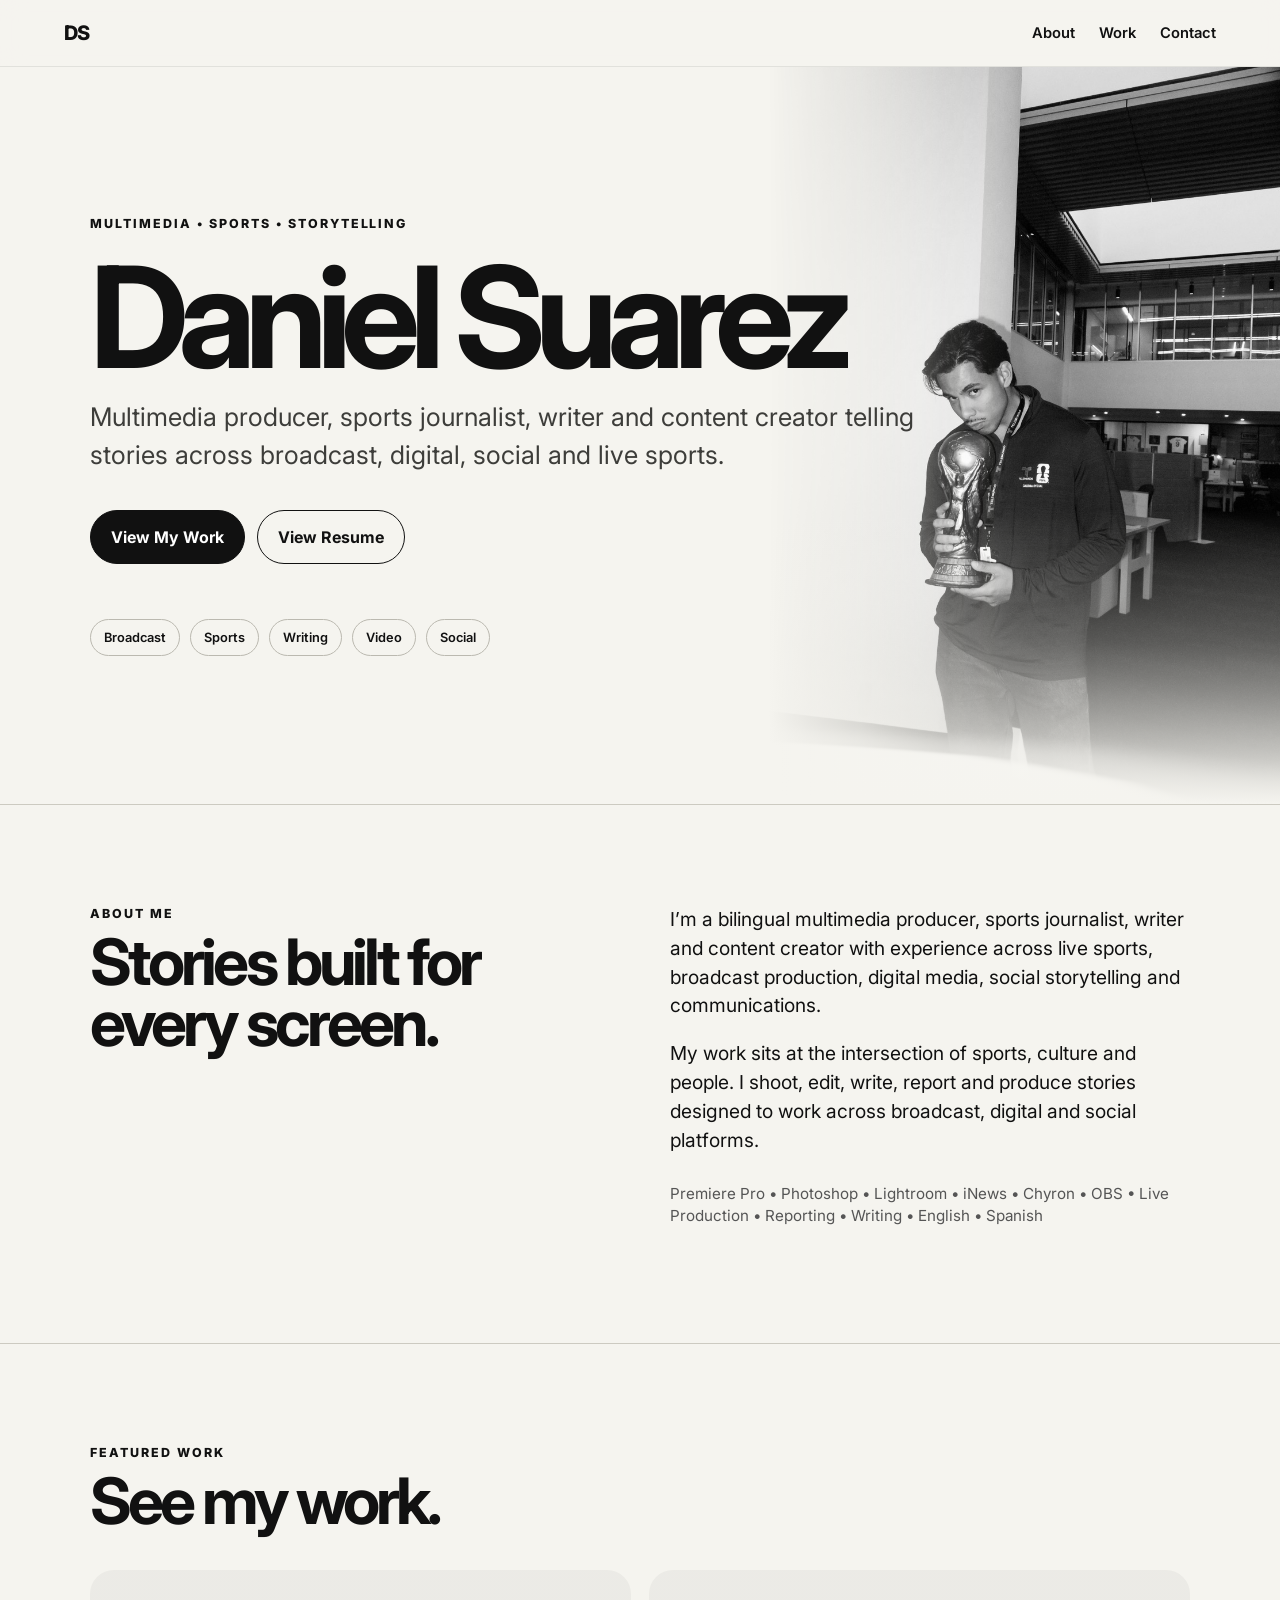
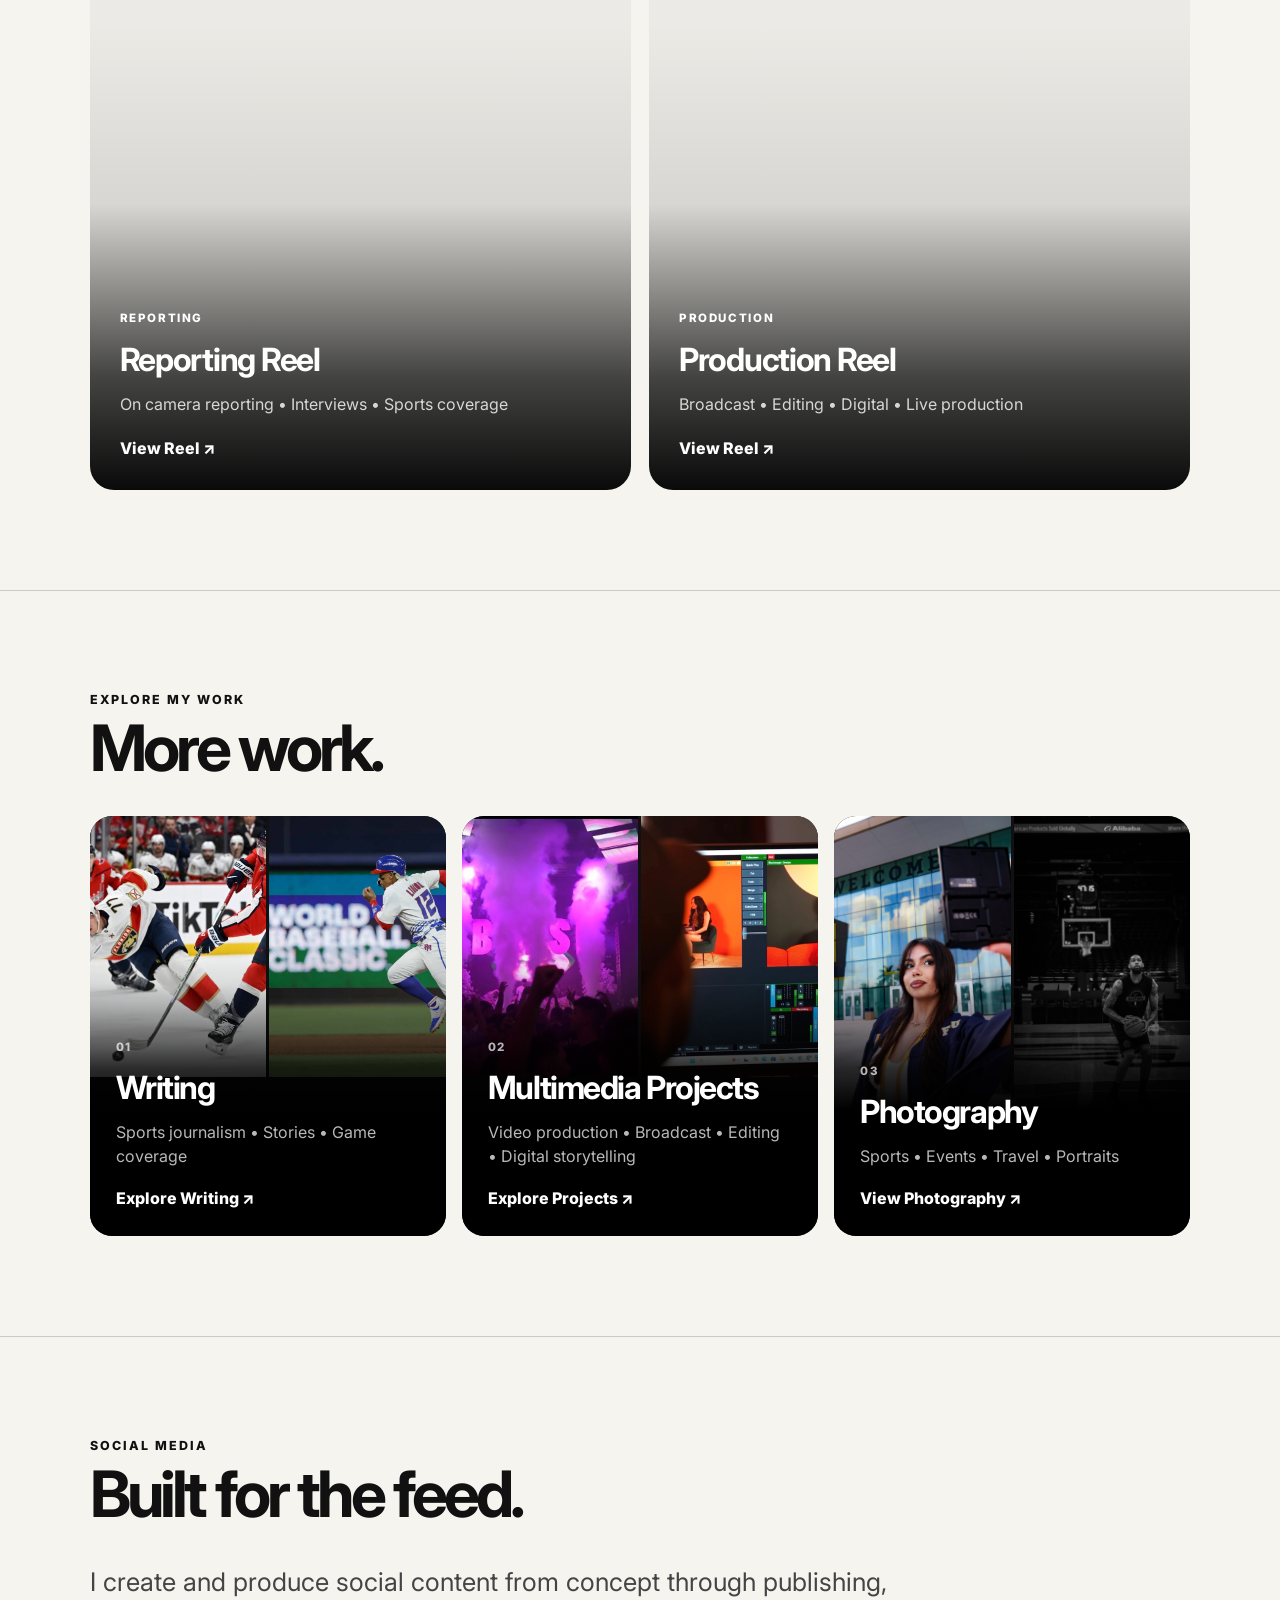
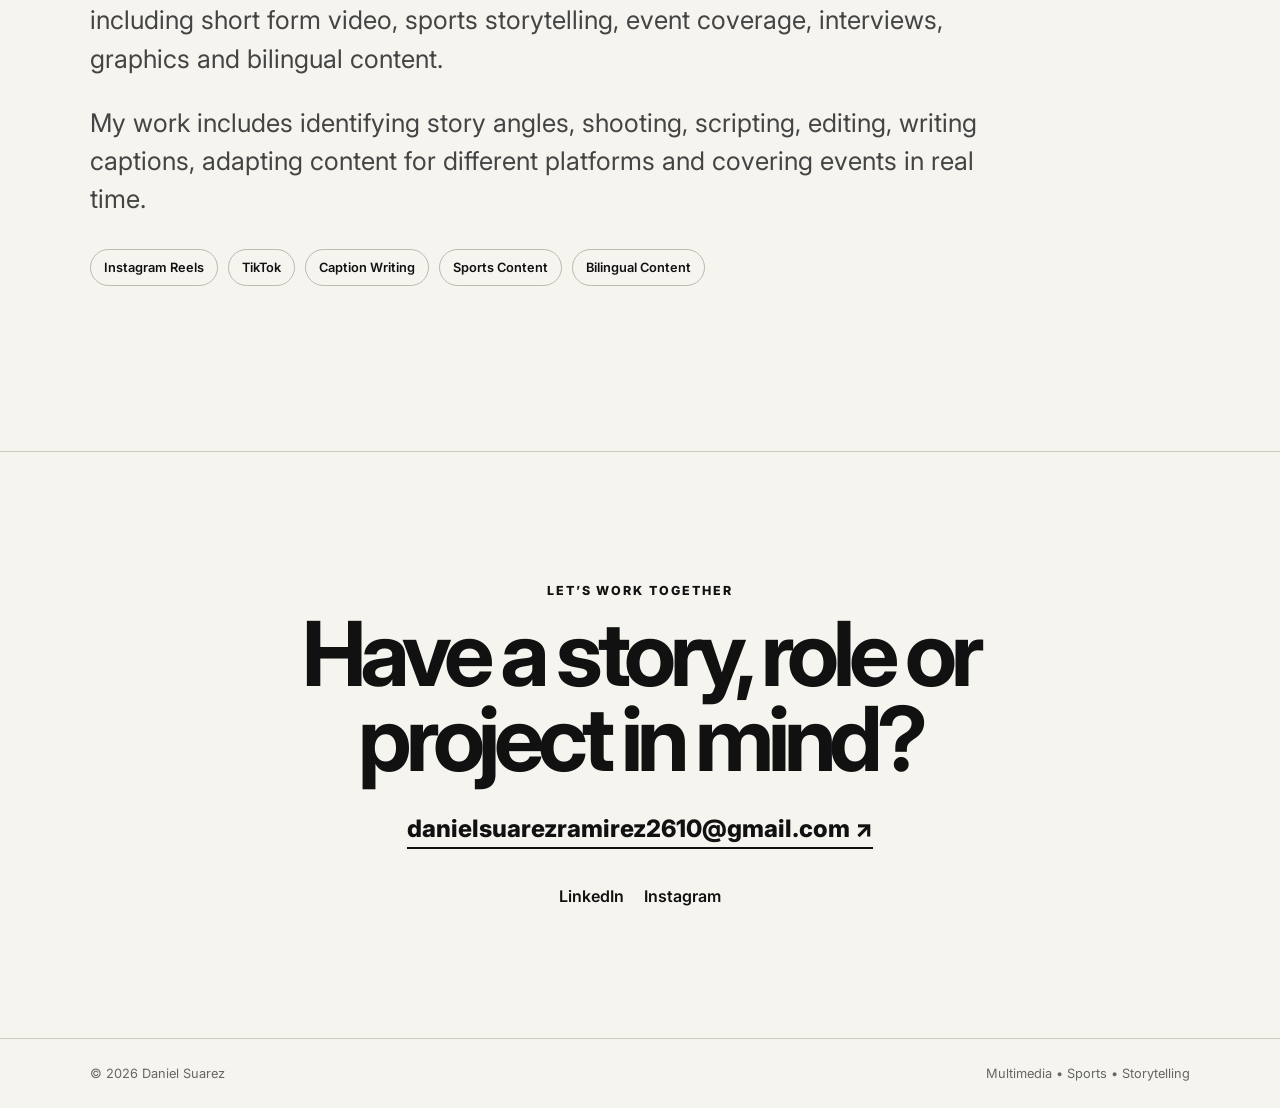
==== commit 0d08e75a: "Update print statement from 'Hello' to 'Goodbye'" ====
--- a/index.html
+++ b/index.html
@@ -7,267 +7,467 @@
   <title>Daniel Suarez | Multimedia Producer & Sports Journalist</title>
   <link rel="stylesheet" href="style.css">
 </head>
+
 <body>
+
   <header class="site-header">
     <a href="#top" class="logo">DS</a>
+
     <nav aria-label="Main navigation">
       <a href="#about">About</a>
       <a href="#work">Work</a>
       <a href="#contact">Contact</a>
     </nav>
   </header>
+
+
   <main id="top">
+
+
+    <!-- HERO -->
+
     <section class="hero">
+
       <div class="hero-photo">
-  <img src="images/worldCup.jpeg" alt="Daniel Suarez">
-</div>
-      <div class="eyebrow">MULTIMEDIA • SPORTS • STORYTELLING</div>
+        <img src="images/worldCup Large.jpeg" alt="Daniel Suarez">
+      </div>
+
+      <div class="eyebrow">
+        MULTIMEDIA • SPORTS • STORYTELLING
+      </div>
+
       <h1>Daniel Suarez</h1>
-      <p class="hero-copy">Multimedia producer, sports journalist, writer and content creator telling stories across broadcast, digital, social and live sports.</p>
+
+      <p class="hero-copy">
+        Multimedia producer, sports journalist, writer and content creator
+        telling stories across broadcast, digital, social and live sports.
+      </p>
+
       <div class="hero-actions">
         <a class="btn primary" href="#work">View My Work</a>
         <a class="btn" href="resume.html">View Resume</a>
       </div>
+
       <div class="hero-stats">
-        <span>Broadcast</span><span>Sports</span><span>Writing</span><span>Video</span><span>Social</span>
-      </div>
-    </section>
+        <span>Broadcast</span>
+        <span>Sports</span>
+        <span>Writing</span>
+        <span>Video</span>
+        <span>Social</span>
+      </div>
+
+    </section>
+
+
+
+    <!-- ABOUT -->
 
     <section id="about" class="section about-grid">
+
       <div class="section-heading">
         <p>ABOUT ME</p>
         <h2>Stories built for every screen.</h2>
       </div>
+
       <div class="about-copy">
-        <p>I’m a bilingual multimedia producer, sports journalist, writer and content creator with experience across live sports, broadcast production, digital media, social storytelling and communications.</p>
-        <p>My work sits at the intersection of sports, culture and people. I shoot, edit, write, report and produce stories designed to work across broadcast, digital and social platforms.</p>
-        <p class="skills">Premiere Pro • Photoshop • Lightroom • iNews • Chyron • OBS • Live Production • Reporting • Writing • English • Spanish</p>
-      </div>
-    </section>
+
+        <p>
+          I’m a bilingual multimedia producer, sports journalist, writer
+          and content creator with experience across live sports,
+          broadcast production, digital media, social storytelling
+          and communications.
+        </p>
+
+        <p>
+          My work sits at the intersection of sports, culture and people.
+          I shoot, edit, write, report and produce stories designed to work
+          across broadcast, digital and social platforms.
+        </p>
+
+        <p class="skills">
+          Premiere Pro • Photoshop • Lightroom • iNews • Chyron • OBS •
+          Live Production • Reporting • Writing • English • Spanish
+        </p>
+
+      </div>
+
+    </section>
+
+
+
+    <!-- FEATURED WORK -->
 
     <section id="work" class="section">
+
       <div class="section-heading">
         <p>FEATURED WORK</p>
         <h2>See my work.</h2>
       </div>
+
+
       <div class="reel-feature-grid">
-        <a class="reel-feature-card reporting-feature" href="reporting-reel.html">
+
+
+        <!-- REPORTING REEL -->
+
+        <a
+          class="reel-feature-card reporting-feature"
+          href="reporting-reel.html"
+        >
+
           <div class="reel-feature-overlay"></div>
+
           <div class="reel-feature-content">
+
             <span>REPORTING</span>
+
             <h3>Reporting Reel</h3>
-            <p>On camera reporting • Interviews • Sports coverage</p>
-            <div class="feature-link">View Reel ↗</div>
-          </div>
-        </a>
-        <a class="reel-feature-card production-feature" href="production-reel.html">
+
+            <p>
+              On camera reporting • Interviews • Sports coverage
+            </p>
+
+            <div class="feature-link">
+              View Reel ↗
+            </div>
+
+          </div>
+
+        </a>
+
+
+
+        <!-- PRODUCTION REEL -->
+
+        <a
+          class="reel-feature-card production-feature"
+          href="production-reel.html"
+        >
+
           <div class="reel-feature-overlay"></div>
+
           <div class="reel-feature-content">
+
             <span>PRODUCTION</span>
+
             <h3>Production Reel</h3>
-            <p>Broadcast • Editing • Digital • Live production</p>
-            <div class="feature-link">View Reel ↗</div>
-          </div>
-        </a>
-      </div>
-    </section>
+
+            <p>
+              Broadcast • Editing • Digital • Live production
+            </p>
+
+            <div class="feature-link">
+              View Reel ↗
+            </div>
+
+          </div>
+
+        </a>
+
+
+      </div>
+
+    </section>
+
+
+
+    <!-- MORE WORK -->
 
     <section class="section">
 
-  <div class="section-heading">
-    <p>EXPLORE MY WORK</p>
-    <h2>More work.</h2>
-  </div>
-
-
-  <div class="portfolio-category-grid">
-
-
-    <!-- ======================================
-         WRITING
-         ====================================== -->
-
-    <a
-      class="portfolio-category-card"
-      href="writing.html"
-    >
-
-      <div class="category-images">
-
-        <img
-          src="images/PanthersinDC.jpeg"
-          alt="Writing work preview"
-        >
-
-        <img
-          src="images/PRarticle.jpeg"
-          alt="Writing work preview"
-        >
-
-      </div>
-
-
-      <div class="category-fade"></div>
-
-
-      <div class="category-content">
-
-        <span>01</span>
-
-        <h3>Writing</h3>
-
-        <p>
-          Sports journalism • Stories • Game coverage 
-        </p>
-
-        <div class="category-arrow">
-          Explore Writing ↗
-        </div>
-
-      </div>
-
-    </a>
-
-
-
-    <!-- ======================================
-         MULTIMEDIA PROJECTS
-         ====================================== -->
-
-    <a
-      class="portfolio-category-card"
-      href="videos.html"
-    >
-
-      <div class="category-images">
-
-        <img
-          src="images/prodPreview.jpg"
-          alt="Multimedia project preview"
-        >
-
-        <img
-          src="images/prodPreview4.jpg"
-          alt="Multimedia project preview"
-        >
-
-      </div>
-
-
-      <div class="category-fade"></div>
-
-
-      <div class="category-content">
-
-        <span>02</span>
-
-        <h3>Multimedia Projects</h3>
-
-        <p>
-          Video production • Broadcast • Editing •
-          Digital storytelling
-        </p>
-
-        <div class="category-arrow">
-          Explore Projects ↗
-        </div>
-
-      </div>
-
-    </a>
-
-
-
-    <!-- ======================================
-         PHOTOGRAPHY
-         ====================================== -->
-
-    <a
-      class="portfolio-category-card"
-      href="photography.html"
-    >
-
-      <div class="category-images">
-
-        <img
-          src="images/gradFIU.JPG"
-          alt="Event photography preview"
-        >
-
-        <img
-          src="images/ingramB&W.jpg"
-          alt="Basketball photography preview"
-        >
-
-
-      </div>
-
-
-      <div class="category-fade"></div>
-
-
-      <div class="category-content">
-
-        <span>03</span>
-
-        <h3>Photography</h3>
-
-        <p>
-          Sports • Events • Travel • Portraits
-        </p>
-
-        <div class="category-arrow">
-          View Photography ↗
-        </div>
-
-      </div>
-
-    </a>
-
-
-  </div>
-
-</section>
+      <div class="section-heading">
+        <p>EXPLORE MY WORK</p>
+        <h2>More work.</h2>
+      </div>
+
+
+      <div class="portfolio-category-grid">
+
+
+        <!-- WRITING -->
+
+        <a
+          class="portfolio-category-card"
+          href="writing.html"
+        >
+
+          <div class="category-images">
+
+            <img
+              src="images/PanthersinDC Large.jpeg"
+              alt="Writing work preview"
+            >
+
+            <img
+              src="images/PRarticle Large.jpeg"
+              alt="Writing work preview"
+            >
+
+          </div>
+
+
+          <div class="category-fade"></div>
+
+
+          <div class="category-content">
+
+            <span>01</span>
+
+            <h3>Writing</h3>
+
+            <p>
+              Sports journalism • Stories • Game coverage
+            </p>
+
+            <div class="category-arrow">
+              Explore Writing ↗
+            </div>
+
+          </div>
+
+        </a>
+
+
+
+        <!-- MULTIMEDIA PROJECTS -->
+
+        <a
+          class="portfolio-category-card"
+          href="videos.html"
+        >
+
+          <div class="category-images">
+
+            <img
+              src="images/prodPreview Large.jpeg"
+              alt="Multimedia project preview"
+            >
+
+            <img
+              src="images/prodPreview4 Large.jpeg"
+              alt="Multimedia project preview"
+            >
+
+          </div>
+
+
+          <div class="category-fade"></div>
+
+
+          <div class="category-content">
+
+            <span>02</span>
+
+            <h3>Multimedia Projects</h3>
+
+            <p>
+              Video production • Broadcast • Editing •
+              Digital storytelling
+            </p>
+
+            <div class="category-arrow">
+              Explore Projects ↗
+            </div>
+
+          </div>
+
+        </a>
+
+
+
+        <!-- PHOTOGRAPHY -->
+
+        <a
+          class="portfolio-category-card"
+          href="photography.html"
+        >
+
+          <div class="category-images">
+
+            <img
+              src="images/gradFIU Large.jpeg"
+              alt="Event photography preview"
+            >
+
+            <img
+              src="images/ingramB&W Large.jpeg"
+              alt="Basketball photography preview"
+            >
+
+          </div>
+
+
+          <div class="category-fade"></div>
+
+
+          <div class="category-content">
+
+            <span>03</span>
+
+            <h3>Photography</h3>
+
+            <p>
+              Sports • Events • Travel • Portraits
+            </p>
+
+            <div class="category-arrow">
+              View Photography ↗
+            </div>
+
+          </div>
+
+        </a>
+
+
+      </div>
+
+    </section>
+
+
+
+    <!-- SOCIAL MEDIA -->
 
     <section class="section" id="social">
+
       <div class="section-heading">
         <p>SOCIAL MEDIA</p>
         <h2>Built for the feed.</h2>
       </div>
+
+
       <div class="social-intro">
-        <p>I create and produce social content from concept through publishing, including short form video, sports storytelling, event coverage, interviews, graphics and bilingual content.</p>
-        <p>My work includes identifying story angles, shooting, scripting, editing, writing captions, adapting content for different platforms and covering events in real time.</p>
-      </div>
+
+        <p>
+          I create and produce social content from concept through
+          publishing, including short form video, sports storytelling,
+          event coverage, interviews, graphics and bilingual content.
+        </p>
+
+        <p>
+          My work includes identifying story angles, shooting,
+          scripting, editing, writing captions, adapting content
+          for different platforms and covering events in real time.
+        </p>
+
+      </div>
+
+
       <div class="chips">
-        <span>Instagram Reels</span><span>TikTok</span><span>Caption Writing</span><span>Sports Content</span><span>Bilingual Content</span>
-      </div>
+        <span>Instagram Reels</span>
+        <span>TikTok</span>
+        <span>Caption Writing</span>
+        <span>Sports Content</span>
+        <span>Bilingual Content</span>
+      </div>
+
+
       <div class="social-embed-grid">
-        <blockquote class="instagram-media" data-instgrm-permalink="https://www.instagram.com/reel/DbeV1JcuPPy/" data-instgrm-version="14"></blockquote>
-        <blockquote class="instagram-media" data-instgrm-permalink="https://www.instagram.com/reel/DSC-DoXEe9j/?utm_source=ig_embed&amp;utm_campaign=loading" data-instgrm-version="14" style=" background:#FFF; border:0; border-radius:3px; box-shadow:0 0 1px 0 rgba(0,0,0,0.5),0 1px 10px 0 rgba(0,0,0,0.15); margin: 1px; max-width:540px; min-width:326px; padding:0; width:99.375%; width:-webkit-calc(100% - 2px); width:calc(100% - 2px);"><div style="padding:16px;"> <a href="https://www.instagram.com/reel/DSC-DoXEe9j/?utm_source=ig_embed&amp;utm_campaign=loading" style=" background:#FFFFFF; line-height:0; padding:0 0; text-align:center; text-decoration:none; width:100%;" target="_blank"> <div style=" display: flex; flex-direction: row; align-items: center;"> <div style="background-color: #F4F4F4; border-radius: 50%; flex-grow: 0; height: 40px; margin-right: 14px; width: 40px;"></div> <div style="display: flex; flex-direction: column; flex-grow: 1; justify-content: center;"> <div style=" background-color: #F4F4F4; border-radius: 4px; flex-grow: 0; height: 14px; margin-bottom: 6px; width: 100px;"></div> <div style=" background-color: #F4F4F4; border-radius: 4px; flex-grow: 0; height: 14px; width: 60px;"></div></div></div><div style="padding: 19% 0;"></div> <div style="display:block; height:50px; margin:0 auto 12px; width:50px;"><svg width="50px" height="50px" viewBox="0 0 60 60" version="1.1" xmlns="https://www.w3.org/2000/svg" xmlns:xlink="https://www.w3.org/1999/xlink"><g stroke="none" stroke-width="1" fill="none" fill-rule="evenodd"><g transform="translate(-511.000000, -20.000000)" fill="#000000"><g><path d="M556.869,30.41 C554.814,30.41 553.148,32.076 553.148,34.131 C553.148,36.186 554.814,37.852 556.869,37.852 C558.924,37.852 560.59,36.186 560.59,34.131 C560.59,32.076 558.924,30.41 556.869,30.41 M541,60.657 C535.114,60.657 530.342,55.887 530.342,50 C530.342,44.114 535.114,39.342 541,39.342 C546.887,39.342 551.658,44.114 551.658,50 C551.658,55.887 546.887,60.657 541,60.657 M541,33.886 C532.1,33.886 524.886,41.1 524.886,50 C524.886,58.899 532.1,66.113 541,66.113 C549.9,66.113 557.115,58.899 557.115,50 C557.115,41.1 549.9,33.886 541,33.886 M565.378,62.101 C565.244,65.022 564.756,66.606 564.346,67.663 C563.803,69.06 563.154,70.057 562.106,71.106 C561.058,72.155 560.06,72.803 558.662,73.347 C557.607,73.757 556.021,74.244 553.102,74.378 C549.944,74.521 548.997,74.552 541,74.552 C533.003,74.552 532.056,74.521 528.898,74.378 C525.979,74.244 524.393,73.757 523.338,73.347 C521.94,72.803 520.942,72.155 519.894,71.106 C518.846,70.057 518.197,69.06 517.654,67.663 C517.244,66.606 516.755,65.022 516.623,62.101 C516.479,58.943 516.448,57.996 516.448,50 C516.448,42.003 516.479,41.056 516.623,37.899 C516.755,34.978 517.244,33.391 517.654,32.338 C518.197,30.938 518.846,29.942 519.894,28.894 C520.942,27.846 521.94,27.196 523.338,26.654 C524.393,26.244 525.979,25.756 528.898,25.623 C532.057,25.479 533.004,25.448 541,25.448 C548.997,25.448 549.943,25.479 553.102,25.623 C556.021,25.756 557.607,26.244 558.662,26.654 C560.06,27.196 561.058,27.846 562.106,28.894 C563.154,29.942 563.803,30.938 564.346,32.338 C564.756,33.391 565.244,34.978 565.378,37.899 C565.522,41.056 565.552,42.003 565.552,50 C565.552,57.996 565.522,58.943 565.378,62.101 M570.82,37.631 C570.674,34.438 570.167,32.258 569.425,30.349 C568.659,28.377 567.633,26.702 565.965,25.035 C564.297,23.368 562.623,22.342 560.652,21.575 C558.743,20.834 556.562,20.326 553.369,20.18 C550.169,20.033 549.148,20 541,20 C532.853,20 531.831,20.033 528.631,20.18 C525.438,20.326 523.257,20.834 521.349,21.575 C519.376,22.342 517.703,23.368 516.035,25.035 C514.368,26.702 513.342,28.377 512.574,30.349 C511.834,32.258 511.326,34.438 511.181,37.631 C511.035,40.831 511,41.851 511,50 C511,58.147 511.035,59.17 511.181,62.369 C511.326,65.562 511.834,67.743 512.574,69.651 C513.342,71.625 514.368,73.296 516.035,74.965 C517.703,76.634 519.376,77.658 521.349,78.425 C523.257,79.167 525.438,79.673 528.631,79.82 C531.831,79.965 532.853,80.001 541,80.001 C549.148,80.001 550.169,79.965 553.369,79.82 C556.562,79.673 558.743,79.167 560.652,78.425 C562.623,77.658 564.297,76.634 565.965,74.965 C567.633,73.296 568.659,71.625 569.425,69.651 C570.167,67.743 570.674,65.562 570.82,62.369 C570.966,59.17 571,58.147 571,50 C571,41.851 570.966,40.831 570.82,37.631"></path></g></g></g></svg></div><div style="padding-top: 8px;"> <div style=" color:#3897f0; font-family:Arial,sans-serif; font-size:14px; font-style:normal; font-weight:550; line-height:18px;">View this post on Instagram</div></div><div style="padding: 12.5% 0;"></div> <div style="display: flex; flex-direction: row; margin-bottom: 14px; align-items: center;"><div> <div style="background-color: #F4F4F4; border-radius: 50%; height: 12.5px; width: 12.5px; transform: translateX(0px) translateY(7px);"></div> <div style="background-color: #F4F4F4; height: 12.5px; transform: rotate(-45deg) translateX(3px) translateY(1px); width: 12.5px; flex-grow: 0; margin-right: 14px; margin-left: 2px;"></div> <div style="background-color: #F4F4F4; border-radius: 50%; height: 12.5px; width: 12.5px; transform: translateX(9px) translateY(-18px);"></div></div><div style="margin-left: 8px;"> <div style=" background-color: #F4F4F4; border-radius: 50%; flex-grow: 0; height: 20px; width: 20px;"></div> <div style=" width: 0; height: 0; border-top: 2px solid transparent; border-left: 6px solid #f4f4f4; border-bottom: 2px solid transparent; transform: translateX(16px) translateY(-4px) rotate(30deg)"></div></div><div style="margin-left: auto;"> <div style=" width: 0px; border-top: 8px solid #F4F4F4; border-right: 8px solid transparent; transform: translateY(16px);"></div> <div style=" background-color: #F4F4F4; flex-grow: 0; height: 12px; width: 16px; transform: translateY(-4px);"></div> <div style=" width: 0; height: 0; border-top: 8px solid #F4F4F4; border-left: 8px solid transparent; transform: translateY(-4px) translateX(8px);"></div></div></div> <div style="display: flex; flex-direction: column; flex-grow: 1; justify-content: center; margin-bottom: 24px;"> <div style=" background-color: #F4F4F4; border-radius: 4px; flex-grow: 0; height: 14px; margin-bottom: 6px; width: 224px;"></div> <div style=" background-color: #F4F4F4; border-radius: 4px; flex-grow: 0; height: 14px; width: 144px;"></div></div></a><p style=" color:#c9c8cd; font-family:Arial,sans-serif; font-size:14px; line-height:17px; margin-bottom:0; margin-top:8px; overflow:hidden; padding:8px 0 7px; text-align:center; text-overflow:ellipsis; white-space:nowrap;"><a href="https://www.instagram.com/reel/DSC-DoXEe9j/?utm_source=ig_embed&amp;utm_campaign=loading" style=" color:#c9c8cd; font-family:Arial,sans-serif; font-size:14px; font-style:normal; font-weight:normal; line-height:17px; text-decoration:none;" target="_blank">A post shared by FIU in Washington D.C. (@fiudc)</a></p></div></blockquote>
-        <script async src="//www.instagram.com/embed.js"></script>
-        <blockquote class="instagram-media" data-instgrm-permalink="https://www.instagram.com/reel/DVgYZmkEfG2/?utm_source=ig_embed&amp;utm_campaign=loading" data-instgrm-version="14" style=" background:#FFF; border:0; border-radius:3px; box-shadow:0 0 1px 0 rgba(0,0,0,0.5),0 1px 10px 0 rgba(0,0,0,0.15); margin: 1px; max-width:540px; min-width:326px; padding:0; width:99.375%; width:-webkit-calc(100% - 2px); width:calc(100% - 2px);"><div style="padding:16px;"> <a href="https://www.instagram.com/reel/DVgYZmkEfG2/?utm_source=ig_embed&amp;utm_campaign=loading" style=" background:#FFFFFF; line-height:0; padding:0 0; text-align:center; text-decoration:none; width:100%;" target="_blank"> <div style=" display: flex; flex-direction: row; align-items: center;"> <div style="background-color: #F4F4F4; border-radius: 50%; flex-grow: 0; height: 40px; margin-right: 14px; width: 40px;"></div> <div style="display: flex; flex-direction: column; flex-grow: 1; justify-content: center;"> <div style=" background-color: #F4F4F4; border-radius: 4px; flex-grow: 0; height: 14px; margin-bottom: 6px; width: 100px;"></div> <div style=" background-color: #F4F4F4; border-radius: 4px; flex-grow: 0; height: 14px; width: 60px;"></div></div></div><div style="padding: 19% 0;"></div> <div style="display:block; height:50px; margin:0 auto 12px; width:50px;"><svg width="50px" height="50px" viewBox="0 0 60 60" version="1.1" xmlns="https://www.w3.org/2000/svg" xmlns:xlink="https://www.w3.org/1999/xlink"><g stroke="none" stroke-width="1" fill="none" fill-rule="evenodd"><g transform="translate(-511.000000, -20.000000)" fill="#000000"><g><path d="M556.869,30.41 C554.814,30.41 553.148,32.076 553.148,34.131 C553.148,36.186 554.814,37.852 556.869,37.852 C558.924,37.852 560.59,36.186 560.59,34.131 C560.59,32.076 558.924,30.41 556.869,30.41 M541,60.657 C535.114,60.657 530.342,55.887 530.342,50 C530.342,44.114 535.114,39.342 541,39.342 C546.887,39.342 551.658,44.114 551.658,50 C551.658,55.887 546.887,60.657 541,60.657 M541,33.886 C532.1,33.886 524.886,41.1 524.886,50 C524.886,58.899 532.1,66.113 541,66.113 C549.9,66.113 557.115,58.899 557.115,50 C557.115,41.1 549.9,33.886 541,33.886 M565.378,62.101 C565.244,65.022 564.756,66.606 564.346,67.663 C563.803,69.06 563.154,70.057 562.106,71.106 C561.058,72.155 560.06,72.803 558.662,73.347 C557.607,73.757 556.021,74.244 553.102,74.378 C549.944,74.521 548.997,74.552 541,74.552 C533.003,74.552 532.056,74.521 528.898,74.378 C525.979,74.244 524.393,73.757 523.338,73.347 C521.94,72.803 520.942,72.155 519.894,71.106 C518.846,70.057 518.197,69.06 517.654,67.663 C517.244,66.606 516.755,65.022 516.623,62.101 C516.479,58.943 516.448,57.996 516.448,50 C516.448,42.003 516.479,41.056 516.623,37.899 C516.755,34.978 517.244,33.391 517.654,32.338 C518.197,30.938 518.846,29.942 519.894,28.894 C520.942,27.846 521.94,27.196 523.338,26.654 C524.393,26.244 525.979,25.756 528.898,25.623 C532.057,25.479 533.004,25.448 541,25.448 C548.997,25.448 549.943,25.479 553.102,25.623 C556.021,25.756 557.607,26.244 558.662,26.654 C560.06,27.196 561.058,27.846 562.106,28.894 C563.154,29.942 563.803,30.938 564.346,32.338 C564.756,33.391 565.244,34.978 565.378,37.899 C565.522,41.056 565.552,42.003 565.552,50 C565.552,57.996 565.522,58.943 565.378,62.101 M570.82,37.631 C570.674,34.438 570.167,32.258 569.425,30.349 C568.659,28.377 567.633,26.702 565.965,25.035 C564.297,23.368 562.623,22.342 560.652,21.575 C558.743,20.834 556.562,20.326 553.369,20.18 C550.169,20.033 549.148,20 541,20 C532.853,20 531.831,20.033 528.631,20.18 C525.438,20.326 523.257,20.834 521.349,21.575 C519.376,22.342 517.703,23.368 516.035,25.035 C514.368,26.702 513.342,28.377 512.574,30.349 C511.834,32.258 511.326,34.438 511.181,37.631 C511.035,40.831 511,41.851 511,50 C511,58.147 511.035,59.17 511.181,62.369 C511.326,65.562 511.834,67.743 512.574,69.651 C513.342,71.625 514.368,73.296 516.035,74.965 C517.703,76.634 519.376,77.658 521.349,78.425 C523.257,79.167 525.438,79.673 528.631,79.82 C531.831,79.965 532.853,80.001 541,80.001 C549.148,80.001 550.169,79.965 553.369,79.82 C556.562,79.673 558.743,79.167 560.652,78.425 C562.623,77.658 564.297,76.634 565.965,74.965 C567.633,73.296 568.659,71.625 569.425,69.651 C570.167,67.743 570.674,65.562 570.82,62.369 C570.966,59.17 571,58.147 571,50 C571,41.851 570.966,40.831 570.82,37.631"></path></g></g></g></svg></div><div style="padding-top: 8px;"> <div style=" color:#3897f0; font-family:Arial,sans-serif; font-size:14px; font-style:normal; font-weight:550; line-height:18px;">View this post on Instagram</div></div><div style="padding: 12.5% 0;"></div> <div style="display: flex; flex-direction: row; margin-bottom: 14px; align-items: center;"><div> <div style="background-color: #F4F4F4; border-radius: 50%; height: 12.5px; width: 12.5px; transform: translateX(0px) translateY(7px);"></div> <div style="background-color: #F4F4F4; height: 12.5px; transform: rotate(-45deg) translateX(3px) translateY(1px); width: 12.5px; flex-grow: 0; margin-right: 14px; margin-left: 2px;"></div> <div style="background-color: #F4F4F4; border-radius: 50%; height: 12.5px; width: 12.5px; transform: translateX(9px) translateY(-18px);"></div></div><div style="margin-left: 8px;"> <div style=" background-color: #F4F4F4; border-radius: 50%; flex-grow: 0; height: 20px; width: 20px;"></div> <div style=" width: 0; height: 0; border-top: 2px solid transparent; border-left: 6px solid #f4f4f4; border-bottom: 2px solid transparent; transform: translateX(16px) translateY(-4px) rotate(30deg)"></div></div><div style="margin-left: auto;"> <div style=" width: 0px; border-top: 8px solid #F4F4F4; border-right: 8px solid transparent; transform: translateY(16px);"></div> <div style=" background-color: #F4F4F4; flex-grow: 0; height: 12px; width: 16px; transform: translateY(-4px);"></div> <div style=" width: 0; height: 0; border-top: 8px solid #F4F4F4; border-left: 8px solid transparent; transform: translateY(-4px) translateX(8px);"></div></div></div> <div style="display: flex; flex-direction: column; flex-grow: 1; justify-content: center; margin-bottom: 24px;"> <div style=" background-color: #F4F4F4; border-radius: 4px; flex-grow: 0; height: 14px; margin-bottom: 6px; width: 224px;"></div> <div style=" background-color: #F4F4F4; border-radius: 4px; flex-grow: 0; height: 14px; width: 144px;"></div></div></a><p style=" color:#c9c8cd; font-family:Arial,sans-serif; font-size:14px; line-height:17px; margin-bottom:0; margin-top:8px; overflow:hidden; padding:8px 0 7px; text-align:center; text-overflow:ellipsis; white-space:nowrap;"><a href="https://www.instagram.com/reel/DVgYZmkEfG2/?utm_source=ig_embed&amp;utm_campaign=loading" style=" color:#c9c8cd; font-family:Arial,sans-serif; font-size:14px; font-style:normal; font-weight:normal; line-height:17px; text-decoration:none;" target="_blank">A post shared by FIU in Washington D.C. (@fiudc)</a></p></div></blockquote>
-        <script async src="//www.instagram.com/embed.js"></script>
-        <blockquote class="instagram-media" data-instgrm-permalink="https://www.instagram.com/reel/DWo8oNUkSpd/?utm_source=ig_embed&amp;utm_campaign=loading" data-instgrm-version="14" style=" background:#FFF; border:0; border-radius:3px; box-shadow:0 0 1px 0 rgba(0,0,0,0.5),0 1px 10px 0 rgba(0,0,0,0.15); margin: 1px; max-width:540px; min-width:326px; padding:0; width:99.375%; width:-webkit-calc(100% - 2px); width:calc(100% - 2px);"><div style="padding:16px;"> <a href="https://www.instagram.com/reel/DWo8oNUkSpd/?utm_source=ig_embed&amp;utm_campaign=loading" style=" background:#FFFFFF; line-height:0; padding:0 0; text-align:center; text-decoration:none; width:100%;" target="_blank"> <div style=" display: flex; flex-direction: row; align-items: center;"> <div style="background-color: #F4F4F4; border-radius: 50%; flex-grow: 0; height: 40px; margin-right: 14px; width: 40px;"></div> <div style="display: flex; flex-direction: column; flex-grow: 1; justify-content: center;"> <div style=" background-color: #F4F4F4; border-radius: 4px; flex-grow: 0; height: 14px; margin-bottom: 6px; width: 100px;"></div> <div style=" background-color: #F4F4F4; border-radius: 4px; flex-grow: 0; height: 14px; width: 60px;"></div></div></div><div style="padding: 19% 0;"></div> <div style="display:block; height:50px; margin:0 auto 12px; width:50px;"><svg width="50px" height="50px" viewBox="0 0 60 60" version="1.1" xmlns="https://www.w3.org/2000/svg" xmlns:xlink="https://www.w3.org/1999/xlink"><g stroke="none" stroke-width="1" fill="none" fill-rule="evenodd"><g transform="translate(-511.000000, -20.000000)" fill="#000000"><g><path d="M556.869,30.41 C554.814,30.41 553.148,32.076 553.148,34.131 C553.148,36.186 554.814,37.852 556.869,37.852 C558.924,37.852 560.59,36.186 560.59,34.131 C560.59,32.076 558.924,30.41 556.869,30.41 M541,60.657 C535.114,60.657 530.342,55.887 530.342,50 C530.342,44.114 535.114,39.342 541,39.342 C546.887,39.342 551.658,44.114 551.658,50 C551.658,55.887 546.887,60.657 541,60.657 M541,33.886 C532.1,33.886 524.886,41.1 524.886,50 C524.886,58.899 532.1,66.113 541,66.113 C549.9,66.113 557.115,58.899 557.115,50 C557.115,41.1 549.9,33.886 541,33.886 M565.378,62.101 C565.244,65.022 564.756,66.606 564.346,67.663 C563.803,69.06 563.154,70.057 562.106,71.106 C561.058,72.155 560.06,72.803 558.662,73.347 C557.607,73.757 556.021,74.244 553.102,74.378 C549.944,74.521 548.997,74.552 541,74.552 C533.003,74.552 532.056,74.521 528.898,74.378 C525.979,74.244 524.393,73.757 523.338,73.347 C521.94,72.803 520.942,72.155 519.894,71.106 C518.846,70.057 518.197,69.06 517.654,67.663 C517.244,66.606 516.755,65.022 516.623,62.101 C516.479,58.943 516.448,57.996 516.448,50 C516.448,42.003 516.479,41.056 516.623,37.899 C516.755,34.978 517.244,33.391 517.654,32.338 C518.197,30.938 518.846,29.942 519.894,28.894 C520.942,27.846 521.94,27.196 523.338,26.654 C524.393,26.244 525.979,25.756 528.898,25.623 C532.057,25.479 533.004,25.448 541,25.448 C548.997,25.448 549.943,25.479 553.102,25.623 C556.021,25.756 557.607,26.244 558.662,26.654 C560.06,27.196 561.058,27.846 562.106,28.894 C563.154,29.942 563.803,30.938 564.346,32.338 C564.756,33.391 565.244,34.978 565.378,37.899 C565.522,41.056 565.552,42.003 565.552,50 C565.552,57.996 565.522,58.943 565.378,62.101 M570.82,37.631 C570.674,34.438 570.167,32.258 569.425,30.349 C568.659,28.377 567.633,26.702 565.965,25.035 C564.297,23.368 562.623,22.342 560.652,21.575 C558.743,20.834 556.562,20.326 553.369,20.18 C550.169,20.033 549.148,20 541,20 C532.853,20 531.831,20.033 528.631,20.18 C525.438,20.326 523.257,20.834 521.349,21.575 C519.376,22.342 517.703,23.368 516.035,25.035 C514.368,26.702 513.342,28.377 512.574,30.349 C511.834,32.258 511.326,34.438 511.181,37.631 C511.035,40.831 511,41.851 511,50 C511,58.147 511.035,59.17 511.181,62.369 C511.326,65.562 511.834,67.743 512.574,69.651 C513.342,71.625 514.368,73.296 516.035,74.965 C517.703,76.634 519.376,77.658 521.349,78.425 C523.257,79.167 525.438,79.673 528.631,79.82 C531.831,79.965 532.853,80.001 541,80.001 C549.148,80.001 550.169,79.965 553.369,79.82 C556.562,79.673 558.743,79.167 560.652,78.425 C562.623,77.658 564.297,76.634 565.965,74.965 C567.633,73.296 568.659,71.625 569.425,69.651 C570.167,67.743 570.674,65.562 570.82,62.369 C570.966,59.17 571,58.147 571,50 C571,41.851 570.966,40.831 570.82,37.631"></path></g></g></g></svg></div><div style="padding-top: 8px;"> <div style=" color:#3897f0; font-family:Arial,sans-serif; font-size:14px; font-style:normal; font-weight:550; line-height:18px;">View this post on Instagram</div></div><div style="padding: 12.5% 0;"></div> <div style="display: flex; flex-direction: row; margin-bottom: 14px; align-items: center;"><div> <div style="background-color: #F4F4F4; border-radius: 50%; height: 12.5px; width: 12.5px; transform: translateX(0px) translateY(7px);"></div> <div style="background-color: #F4F4F4; height: 12.5px; transform: rotate(-45deg) translateX(3px) translateY(1px); width: 12.5px; flex-grow: 0; margin-right: 14px; margin-left: 2px;"></div> <div style="background-color: #F4F4F4; border-radius: 50%; height: 12.5px; width: 12.5px; transform: translateX(9px) translateY(-18px);"></div></div><div style="margin-left: 8px;"> <div style=" background-color: #F4F4F4; border-radius: 50%; flex-grow: 0; height: 20px; width: 20px;"></div> <div style=" width: 0; height: 0; border-top: 2px solid transparent; border-left: 6px solid #f4f4f4; border-bottom: 2px solid transparent; transform: translateX(16px) translateY(-4px) rotate(30deg)"></div></div><div style="margin-left: auto;"> <div style=" width: 0px; border-top: 8px solid #F4F4F4; border-right: 8px solid transparent; transform: translateY(16px);"></div> <div style=" background-color: #F4F4F4; flex-grow: 0; height: 12px; width: 16px; transform: translateY(-4px);"></div> <div style=" width: 0; height: 0; border-top: 8px solid #F4F4F4; border-left: 8px solid transparent; transform: translateY(-4px) translateX(8px);"></div></div></div> <div style="display: flex; flex-direction: column; flex-grow: 1; justify-content: center; margin-bottom: 24px;"> <div style=" background-color: #F4F4F4; border-radius: 4px; flex-grow: 0; height: 14px; margin-bottom: 6px; width: 224px;"></div> <div style=" background-color: #F4F4F4; border-radius: 4px; flex-grow: 0; height: 14px; width: 144px;"></div></div></a><p style=" color:#c9c8cd; font-family:Arial,sans-serif; font-size:14px; line-height:17px; margin-bottom:0; margin-top:8px; overflow:hidden; padding:8px 0 7px; text-align:center; text-overflow:ellipsis; white-space:nowrap;"><a href="https://www.instagram.com/reel/DWo8oNUkSpd/?utm_source=ig_embed&amp;utm_campaign=loading" style=" color:#c9c8cd; font-family:Arial,sans-serif; font-size:14px; font-style:normal; font-weight:normal; line-height:17px; text-decoration:none;" target="_blank">A post shared by Daniel (@danisua2610)</a></p></div></blockquote>
-        <script async src="//www.instagram.com/embed.js"></script>
-        <blockquote class="instagram-media" data-instgrm-permalink="https://www.instagram.com/reel/DU_Lpg2Da0i/?utm_source=ig_embed&amp;utm_campaign=loading" data-instgrm-version="14" style=" background:#FFF; border:0; border-radius:3px; box-shadow:0 0 1px 0 rgba(0,0,0,0.5),0 1px 10px 0 rgba(0,0,0,0.15); margin: 1px; max-width:540px; min-width:326px; padding:0; width:99.375%; width:-webkit-calc(100% - 2px); width:calc(100% - 2px);"><div style="padding:16px;"> <a href="https://www.instagram.com/reel/DU_Lpg2Da0i/?utm_source=ig_embed&amp;utm_campaign=loading" style=" background:#FFFFFF; line-height:0; padding:0 0; text-align:center; text-decoration:none; width:100%;" target="_blank"> <div style=" display: flex; flex-direction: row; align-items: center;"> <div style="background-color: #F4F4F4; border-radius: 50%; flex-grow: 0; height: 40px; margin-right: 14px; width: 40px;"></div> <div style="display: flex; flex-direction: column; flex-grow: 1; justify-content: center;"> <div style=" background-color: #F4F4F4; border-radius: 4px; flex-grow: 0; height: 14px; margin-bottom: 6px; width: 100px;"></div> <div style=" background-color: #F4F4F4; border-radius: 4px; flex-grow: 0; height: 14px; width: 60px;"></div></div></div><div style="padding: 19% 0;"></div> <div style="display:block; height:50px; margin:0 auto 12px; width:50px;"><svg width="50px" height="50px" viewBox="0 0 60 60" version="1.1" xmlns="https://www.w3.org/2000/svg" xmlns:xlink="https://www.w3.org/1999/xlink"><g stroke="none" stroke-width="1" fill="none" fill-rule="evenodd"><g transform="translate(-511.000000, -20.000000)" fill="#000000"><g><path d="M556.869,30.41 C554.814,30.41 553.148,32.076 553.148,34.131 C553.148,36.186 554.814,37.852 556.869,37.852 C558.924,37.852 560.59,36.186 560.59,34.131 C560.59,32.076 558.924,30.41 556.869,30.41 M541,60.657 C535.114,60.657 530.342,55.887 530.342,50 C530.342,44.114 535.114,39.342 541,39.342 C546.887,39.342 551.658,44.114 551.658,50 C551.658,55.887 546.887,60.657 541,60.657 M541,33.886 C532.1,33.886 524.886,41.1 524.886,50 C524.886,58.899 532.1,66.113 541,66.113 C549.9,66.113 557.115,58.899 557.115,50 C557.115,41.1 549.9,33.886 541,33.886 M565.378,62.101 C565.244,65.022 564.756,66.606 564.346,67.663 C563.803,69.06 563.154,70.057 562.106,71.106 C561.058,72.155 560.06,72.803 558.662,73.347 C557.607,73.757 556.021,74.244 553.102,74.378 C549.944,74.521 548.997,74.552 541,74.552 C533.003,74.552 532.056,74.521 528.898,74.378 C525.979,74.244 524.393,73.757 523.338,73.347 C521.94,72.803 520.942,72.155 519.894,71.106 C518.846,70.057 518.197,69.06 517.654,67.663 C517.244,66.606 516.755,65.022 516.623,62.101 C516.479,58.943 516.448,57.996 516.448,50 C516.448,42.003 516.479,41.056 516.623,37.899 C516.755,34.978 517.244,33.391 517.654,32.338 C518.197,30.938 518.846,29.942 519.894,28.894 C520.942,27.846 521.94,27.196 523.338,26.654 C524.393,26.244 525.979,25.756 528.898,25.623 C532.057,25.479 533.004,25.448 541,25.448 C548.997,25.448 549.943,25.479 553.102,25.623 C556.021,25.756 557.607,26.244 558.662,26.654 C560.06,27.196 561.058,27.846 562.106,28.894 C563.154,29.942 563.803,30.938 564.346,32.338 C564.756,33.391 565.244,34.978 565.378,37.899 C565.522,41.056 565.552,42.003 565.552,50 C565.552,57.996 565.522,58.943 565.378,62.101 M570.82,37.631 C570.674,34.438 570.167,32.258 569.425,30.349 C568.659,28.377 567.633,26.702 565.965,25.035 C564.297,23.368 562.623,22.342 560.652,21.575 C558.743,20.834 556.562,20.326 553.369,20.18 C550.169,20.033 549.148,20 541,20 C532.853,20 531.831,20.033 528.631,20.18 C525.438,20.326 523.257,20.834 521.349,21.575 C519.376,22.342 517.703,23.368 516.035,25.035 C514.368,26.702 513.342,28.377 512.574,30.349 C511.834,32.258 511.326,34.438 511.181,37.631 C511.035,40.831 511,41.851 511,50 C511,58.147 511.035,59.17 511.181,62.369 C511.326,65.562 511.834,67.743 512.574,69.651 C513.342,71.625 514.368,73.296 516.035,74.965 C517.703,76.634 519.376,77.658 521.349,78.425 C523.257,79.167 525.438,79.673 528.631,79.82 C531.831,79.965 532.853,80.001 541,80.001 C549.148,80.001 550.169,79.965 553.369,79.82 C556.562,79.673 558.743,79.167 560.652,78.425 C562.623,77.658 564.297,76.634 565.965,74.965 C567.633,73.296 568.659,71.625 569.425,69.651 C570.167,67.743 570.674,65.562 570.82,62.369 C570.966,59.17 571,58.147 571,50 C571,41.851 570.966,40.831 570.82,37.631"></path></g></g></g></svg></div><div style="padding-top: 8px;"> <div style=" color:#3897f0; font-family:Arial,sans-serif; font-size:14px; font-style:normal; font-weight:550; line-height:18px;">View this post on Instagram</div></div><div style="padding: 12.5% 0;"></div> <div style="display: flex; flex-direction: row; margin-bottom: 14px; align-items: center;"><div> <div style="background-color: #F4F4F4; border-radius: 50%; height: 12.5px; width: 12.5px; transform: translateX(0px) translateY(7px);"></div> <div style="background-color: #F4F4F4; height: 12.5px; transform: rotate(-45deg) translateX(3px) translateY(1px); width: 12.5px; flex-grow: 0; margin-right: 14px; margin-left: 2px;"></div> <div style="background-color: #F4F4F4; border-radius: 50%; height: 12.5px; width: 12.5px; transform: translateX(9px) translateY(-18px);"></div></div><div style="margin-left: 8px;"> <div style=" background-color: #F4F4F4; border-radius: 50%; flex-grow: 0; height: 20px; width: 20px;"></div> <div style=" width: 0; height: 0; border-top: 2px solid transparent; border-left: 6px solid #f4f4f4; border-bottom: 2px solid transparent; transform: translateX(16px) translateY(-4px) rotate(30deg)"></div></div><div style="margin-left: auto;"> <div style=" width: 0px; border-top: 8px solid #F4F4F4; border-right: 8px solid transparent; transform: translateY(16px);"></div> <div style=" background-color: #F4F4F4; flex-grow: 0; height: 12px; width: 16px; transform: translateY(-4px);"></div> <div style=" width: 0; height: 0; border-top: 8px solid #F4F4F4; border-left: 8px solid transparent; transform: translateY(-4px) translateX(8px);"></div></div></div> <div style="display: flex; flex-direction: column; flex-grow: 1; justify-content: center; margin-bottom: 24px;"> <div style=" background-color: #F4F4F4; border-radius: 4px; flex-grow: 0; height: 14px; margin-bottom: 6px; width: 224px;"></div> <div style=" background-color: #F4F4F4; border-radius: 4px; flex-grow: 0; height: 14px; width: 144px;"></div></div></a><p style=" color:#c9c8cd; font-family:Arial,sans-serif; font-size:14px; line-height:17px; margin-bottom:0; margin-top:8px; overflow:hidden; padding:8px 0 7px; text-align:center; text-overflow:ellipsis; white-space:nowrap;"><a href="https://www.instagram.com/reel/DU_Lpg2Da0i/?utm_source=ig_embed&amp;utm_campaign=loading" style=" color:#c9c8cd; font-family:Arial,sans-serif; font-size:14px; font-style:normal; font-weight:normal; line-height:17px; text-decoration:none;" target="_blank">A post shared by Cultura Sports (@cultura.sports)</a></p></div></blockquote>
-        <script async src="//www.instagram.com/embed.js"></script>
-        <blockquote class="instagram-media" data-instgrm-permalink="https://www.instagram.com/reel/DTk2Zshj0gD/?utm_source=ig_embed&amp;utm_campaign=loading" data-instgrm-version="14" style=" background:#FFF; border:0; border-radius:3px; box-shadow:0 0 1px 0 rgba(0,0,0,0.5),0 1px 10px 0 rgba(0,0,0,0.15); margin: 1px; max-width:540px; min-width:326px; padding:0; width:99.375%; width:-webkit-calc(100% - 2px); width:calc(100% - 2px);"><div style="padding:16px;"> <a href="https://www.instagram.com/reel/DTk2Zshj0gD/?utm_source=ig_embed&amp;utm_campaign=loading" style=" background:#FFFFFF; line-height:0; padding:0 0; text-align:center; text-decoration:none; width:100%;" target="_blank"> <div style=" display: flex; flex-direction: row; align-items: center;"> <div style="background-color: #F4F4F4; border-radius: 50%; flex-grow: 0; height: 40px; margin-right: 14px; width: 40px;"></div> <div style="display: flex; flex-direction: column; flex-grow: 1; justify-content: center;"> <div style=" background-color: #F4F4F4; border-radius: 4px; flex-grow: 0; height: 14px; margin-bottom: 6px; width: 100px;"></div> <div style=" background-color: #F4F4F4; border-radius: 4px; flex-grow: 0; height: 14px; width: 60px;"></div></div></div><div style="padding: 19% 0;"></div> <div style="display:block; height:50px; margin:0 auto 12px; width:50px;"><svg width="50px" height="50px" viewBox="0 0 60 60" version="1.1" xmlns="https://www.w3.org/2000/svg" xmlns:xlink="https://www.w3.org/1999/xlink"><g stroke="none" stroke-width="1" fill="none" fill-rule="evenodd"><g transform="translate(-511.000000, -20.000000)" fill="#000000"><g><path d="M556.869,30.41 C554.814,30.41 553.148,32.076 553.148,34.131 C553.148,36.186 554.814,37.852 556.869,37.852 C558.924,37.852 560.59,36.186 560.59,34.131 C560.59,32.076 558.924,30.41 556.869,30.41 M541,60.657 C535.114,60.657 530.342,55.887 530.342,50 C530.342,44.114 535.114,39.342 541,39.342 C546.887,39.342 551.658,44.114 551.658,50 C551.658,55.887 546.887,60.657 541,60.657 M541,33.886 C532.1,33.886 524.886,41.1 524.886,50 C524.886,58.899 532.1,66.113 541,66.113 C549.9,66.113 557.115,58.899 557.115,50 C557.115,41.1 549.9,33.886 541,33.886 M565.378,62.101 C565.244,65.022 564.756,66.606 564.346,67.663 C563.803,69.06 563.154,70.057 562.106,71.106 C561.058,72.155 560.06,72.803 558.662,73.347 C557.607,73.757 556.021,74.244 553.102,74.378 C549.944,74.521 548.997,74.552 541,74.552 C533.003,74.552 532.056,74.521 528.898,74.378 C525.979,74.244 524.393,73.757 523.338,73.347 C521.94,72.803 520.942,72.155 519.894,71.106 C518.846,70.057 518.197,69.06 517.654,67.663 C517.244,66.606 516.755,65.022 516.623,62.101 C516.479,58.943 516.448,57.996 516.448,50 C516.448,42.003 516.479,41.056 516.623,37.899 C516.755,34.978 517.244,33.391 517.654,32.338 C518.197,30.938 518.846,29.942 519.894,28.894 C520.942,27.846 521.94,27.196 523.338,26.654 C524.393,26.244 525.979,25.756 528.898,25.623 C532.057,25.479 533.004,25.448 541,25.448 C548.997,25.448 549.943,25.479 553.102,25.623 C556.021,25.756 557.607,26.244 558.662,26.654 C560.06,27.196 561.058,27.846 562.106,28.894 C563.154,29.942 563.803,30.938 564.346,32.338 C564.756,33.391 565.244,34.978 565.378,37.899 C565.522,41.056 565.552,42.003 565.552,50 C565.552,57.996 565.522,58.943 565.378,62.101 M570.82,37.631 C570.674,34.438 570.167,32.258 569.425,30.349 C568.659,28.377 567.633,26.702 565.965,25.035 C564.297,23.368 562.623,22.342 560.652,21.575 C558.743,20.834 556.562,20.326 553.369,20.18 C550.169,20.033 549.148,20 541,20 C532.853,20 531.831,20.033 528.631,20.18 C525.438,20.326 523.257,20.834 521.349,21.575 C519.376,22.342 517.703,23.368 516.035,25.035 C514.368,26.702 513.342,28.377 512.574,30.349 C511.834,32.258 511.326,34.438 511.181,37.631 C511.035,40.831 511,41.851 511,50 C511,58.147 511.035,59.17 511.181,62.369 C511.326,65.562 511.834,67.743 512.574,69.651 C513.342,71.625 514.368,73.296 516.035,74.965 C517.703,76.634 519.376,77.658 521.349,78.425 C523.257,79.167 525.438,79.673 528.631,79.82 C531.831,79.965 532.853,80.001 541,80.001 C549.148,80.001 550.169,79.965 553.369,79.82 C556.562,79.673 558.743,79.167 560.652,78.425 C562.623,77.658 564.297,76.634 565.965,74.965 C567.633,73.296 568.659,71.625 569.425,69.651 C570.167,67.743 570.674,65.562 570.82,62.369 C570.966,59.17 571,58.147 571,50 C571,41.851 570.966,40.831 570.82,37.631"></path></g></g></g></svg></div><div style="padding-top: 8px;"> <div style=" color:#3897f0; font-family:Arial,sans-serif; font-size:14px; font-style:normal; font-weight:550; line-height:18px;">View this post on Instagram</div></div><div style="padding: 12.5% 0;"></div> <div style="display: flex; flex-direction: row; margin-bottom: 14px; align-items: center;"><div> <div style="background-color: #F4F4F4; border-radius: 50%; height: 12.5px; width: 12.5px; transform: translateX(0px) translateY(7px);"></div> <div style="background-color: #F4F4F4; height: 12.5px; transform: rotate(-45deg) translateX(3px) translateY(1px); width: 12.5px; flex-grow: 0; margin-right: 14px; margin-left: 2px;"></div> <div style="background-color: #F4F4F4; border-radius: 50%; height: 12.5px; width: 12.5px; transform: translateX(9px) translateY(-18px);"></div></div><div style="margin-left: 8px;"> <div style=" background-color: #F4F4F4; border-radius: 50%; flex-grow: 0; height: 20px; width: 20px;"></div> <div style=" width: 0; height: 0; border-top: 2px solid transparent; border-left: 6px solid #f4f4f4; border-bottom: 2px solid transparent; transform: translateX(16px) translateY(-4px) rotate(30deg)"></div></div><div style="margin-left: auto;"> <div style=" width: 0px; border-top: 8px solid #F4F4F4; border-right: 8px solid transparent; transform: translateY(16px);"></div> <div style=" background-color: #F4F4F4; flex-grow: 0; height: 12px; width: 16px; transform: translateY(-4px);"></div> <div style=" width: 0; height: 0; border-top: 8px solid #F4F4F4; border-left: 8px solid transparent; transform: translateY(-4px) translateX(8px);"></div></div></div> <div style="display: flex; flex-direction: column; flex-grow: 1; justify-content: center; margin-bottom: 24px;"> <div style=" background-color: #F4F4F4; border-radius: 4px; flex-grow: 0; height: 14px; margin-bottom: 6px; width: 224px;"></div> <div style=" background-color: #F4F4F4; border-radius: 4px; flex-grow: 0; height: 14px; width: 144px;"></div></div></a><p style=" color:#c9c8cd; font-family:Arial,sans-serif; font-size:14px; line-height:17px; margin-bottom:0; margin-top:8px; overflow:hidden; padding:8px 0 7px; text-align:center; text-overflow:ellipsis; white-space:nowrap;"><a href="https://www.instagram.com/reel/DTk2Zshj0gD/?utm_source=ig_embed&amp;utm_campaign=loading" style=" color:#c9c8cd; font-family:Arial,sans-serif; font-size:14px; font-style:normal; font-weight:normal; line-height:17px; text-decoration:none;" target="_blank">A post shared by Florida International University (@fiuinstagram)</a></p></div></blockquote>
-        <script async src="//www.instagram.com/embed.js"></script>
-      </div>
-    </section>
+
+        <blockquote
+          class="instagram-media"
+          data-instgrm-permalink="https://www.instagram.com/reel/DbeV1JcuPPy/"
+          data-instgrm-version="14">
+        </blockquote>
+
+        <blockquote
+          class="instagram-media"
+          data-instgrm-permalink="https://www.instagram.com/reel/DSC-DoXEe9j/"
+          data-instgrm-version="14">
+        </blockquote>
+
+        <blockquote
+          class="instagram-media"
+          data-instgrm-permalink="https://www.instagram.com/reel/DVgYZmkEfG2/"
+          data-instgrm-version="14">
+        </blockquote>
+
+        <blockquote
+          class="instagram-media"
+          data-instgrm-permalink="https://www.instagram.com/reel/DWo8oNUkSpd/"
+          data-instgrm-version="14">
+        </blockquote>
+
+        <blockquote
+          class="instagram-media"
+          data-instgrm-permalink="https://www.instagram.com/reel/DU_Lpg2Da0i/"
+          data-instgrm-version="14">
+        </blockquote>
+
+        <blockquote
+          class="instagram-media"
+          data-instgrm-permalink="https://www.instagram.com/reel/DTk2Zshj0gD/"
+          data-instgrm-version="14">
+        </blockquote>
+
+      </div>
+
+    </section>
+
+
+
+    <!-- CONTACT -->
 
     <section id="contact" class="section contact">
+
       <p>LET’S WORK TOGETHER</p>
-      <h2>Have a story, role or project in mind?</h2>
-      <a class="contact-link" href="mailto:danielsuarezramirez2610@gmail.com">danielsuarezramirez2610@gmail.com ↗</a>
+
+      <h2>
+        Have a story, role or project in mind?
+      </h2>
+
+      <a
+        class="contact-link"
+        href="mailto:danielsuarezramirez2610@gmail.com"
+      >
+        danielsuarezramirez2610@gmail.com ↗
+      </a>
+
+
       <div class="contact-socials">
-        <a href="https://www.linkedin.com/in/danisua2610/" target="_blank" rel="noopener">LinkedIn</a>
-        <a href="https://www.instagram.com/danisua2610/" target="_blank" rel="noopener">Instagram</a>
-      </div>
-    </section>
+
+        <a
+          href="https://www.linkedin.com/in/danisua2610/"
+          target="_blank"
+          rel="noopener"
+        >
+          LinkedIn
+        </a>
+
+        <a
+          href="https://www.instagram.com/danisua2610/"
+          target="_blank"
+          rel="noopener"
+        >
+          Instagram
+        </a>
+
+      </div>
+
+    </section>
+
+
   </main>
-  <footer><span>© <span id="year"></span> Daniel Suarez</span><span>Multimedia • Sports • Storytelling</span></footer>
-  <script async src="https://www.instagram.com/embed.js"></script>
+
+
+  <footer>
+
+    <span>
+      © <span id="year"></span> Daniel Suarez
+    </span>
+
+    <span>
+      Multimedia • Sports • Storytelling
+    </span>
+
+  </footer>
+
+
+  <script
+    async
+    src="https://www.instagram.com/embed.js">
+  </script>
+
   <script src="script.js"></script>
+
 </body>
-</html>+</html>
